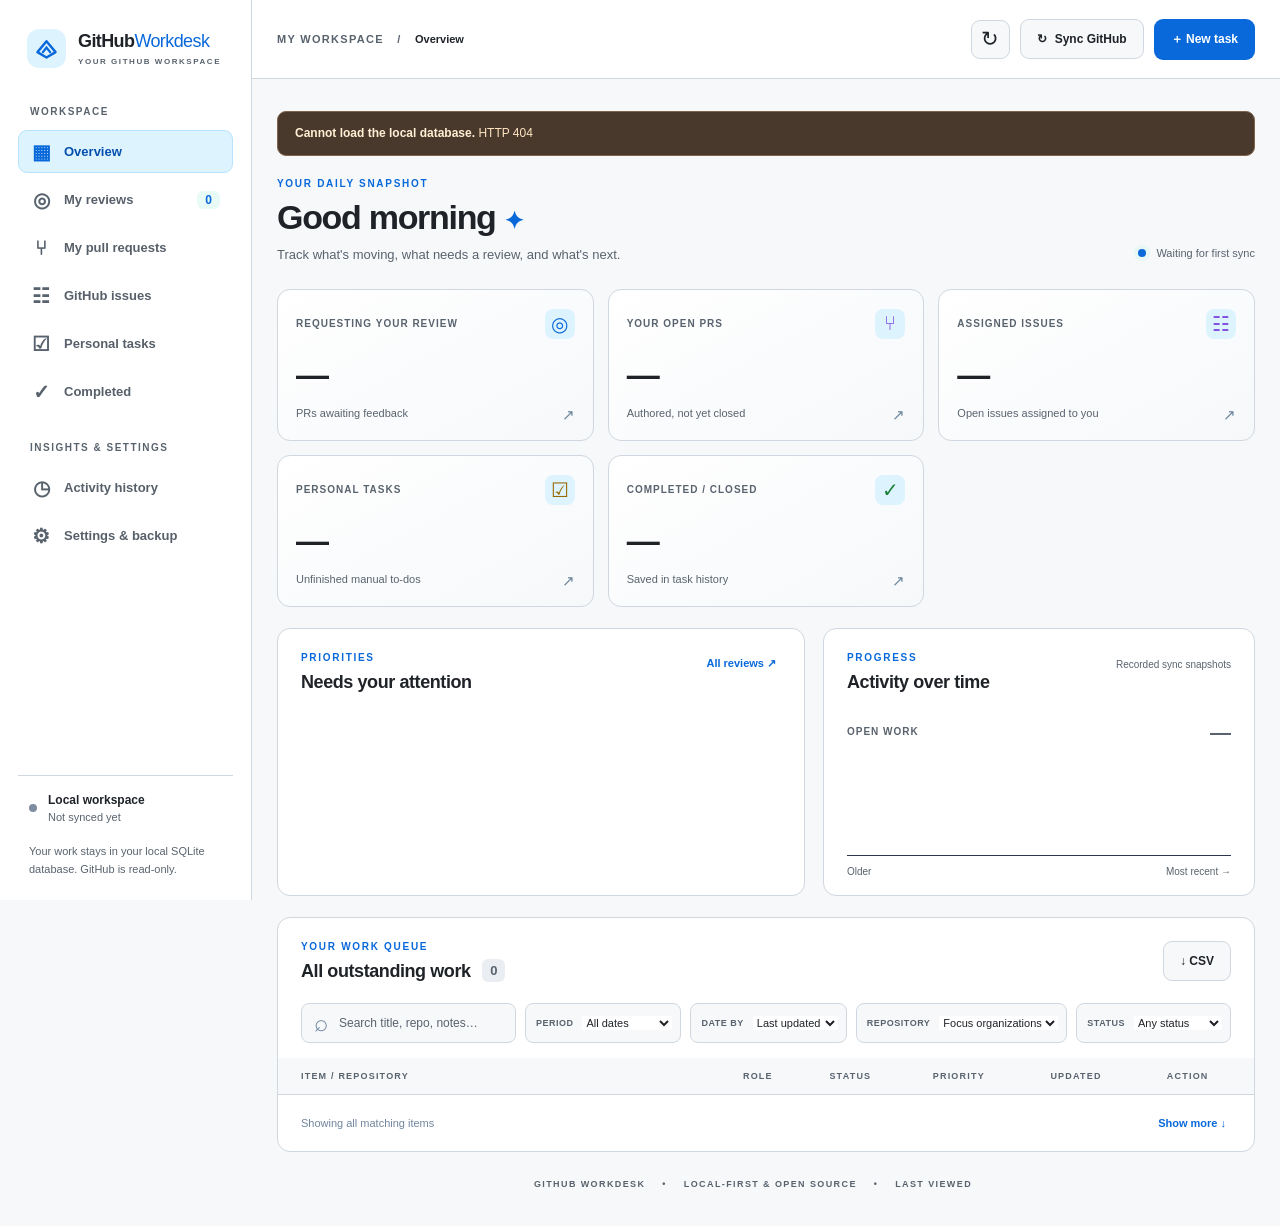
==== static/index.html @ 3ee9fded "Initial public release: GitHub Workdesk" ====
<!doctype html>
<html lang="en">
<head>
  <meta charset="utf-8" />
  <meta name="viewport" content="width=device-width, initial-scale=1" />
  <meta name="theme-color" content="#0b1120" />
  <title>GitHub Workdesk — Your daily engineering cockpit</title>
  <link rel="stylesheet" href="/static/styles.css" />
</head>
<body>
  <div class="app-shell">
    <aside class="sidebar">
      <div class="brand">
        <div class="brand-icon"><svg viewBox="0 0 32 32" fill="none"><path d="M6 20 16 8l10 12-10 6L6 20Z" stroke="currentColor" stroke-width="2.6" stroke-linejoin="round"/><path d="m12 20 4-5 4 5" stroke="currentColor" stroke-width="2.6" stroke-linecap="round"/></svg></div>
        <div><strong>GitHub<span>Workdesk</span></strong><small>YOUR GITHUB WORKSPACE</small></div>
      </div>
      <div class="nav-label">WORKSPACE</div>
      <nav aria-label="Main navigation" id="nav">
        <button class="nav-item active" data-view="overview"><span class="nav-icon">▦</span> Overview <span class="nav-count" id="nav-overview"></span></button>
        <button class="nav-item" data-view="reviews"><span class="nav-icon">◎</span> My reviews <span class="nav-count highlight" id="nav-reviews">0</span></button>
        <button class="nav-item" data-view="prs"><span class="nav-icon">⑂</span> My pull requests <span class="nav-count" id="nav-prs"></span></button>
        <button class="nav-item" data-view="issues"><span class="nav-icon">☷</span> GitHub issues <span class="nav-count" id="nav-issues"></span></button>
        <button class="nav-item" data-view="tasks"><span class="nav-icon">☑</span> Personal tasks <span class="nav-count" id="nav-tasks"></span></button>
        <button class="nav-item" data-view="completed"><span class="nav-icon">✓</span> Completed <span class="nav-count" id="nav-completed"></span></button>
      </nav>
      <div class="nav-label second">INSIGHTS &amp; SETTINGS</div>
      <nav aria-label="Insights">
        <button class="nav-item" data-view="history"><span class="nav-icon">◷</span> Activity history</button>
        <button class="nav-item" data-view="settings"><span class="nav-icon">⚙</span> Settings &amp; backup</button>
      </nav>
      <div class="sidebar-bottom">
        <div class="connection-status"><span class="signal" id="signal-dot"></span><div><strong id="connection-text">Local workspace</strong><small id="sync-small">Not synced yet</small></div></div>
        <div class="sidebar-hint">Your work stays in your local SQLite database. GitHub is read-only.</div>
      </div>
    </aside>
    <main class="main">
      <header class="topbar">
        <div class="mobile-brand">◈ <strong>GitHub Workdesk</strong></div>
        <div class="breadcrumb">MY WORKSPACE <span>/</span> <strong id="breadcrumb-view">Overview</strong></div>
        <div class="top-actions"><span class="today-label" id="today-label"></span><button class="icon-button" id="refresh-btn" title="Reload local data" aria-label="Reload local data">↻</button><button id="sync-btn" class="button button-outline"><span id="sync-icon">↻</span> <span id="sync-button-label">Sync GitHub</span></button><button class="button button-primary" id="new-task-btn">＋ New task</button></div>
      </header>
      <div class="content">
        <div id="banner" class="banner hidden" role="status"></div>
        <section class="page-heading"><div><div class="eyebrow" id="page-eyebrow">YOUR DAILY SNAPSHOT</div><h1 id="page-title">Good morning <span class="title-accent">✦</span></h1><p id="page-subtitle">Track what's moving, what needs a review, and what's next.</p></div><div class="header-side"><span class="pulse-dot"></span><span id="last-updated">Waiting for first sync</span></div></section>

        <section class="stats-grid" id="stats-grid" aria-label="Work overview">
          <button class="stat-card" data-jump="reviews"><div class="stat-top"><span>REQUESTING YOUR REVIEW</span><span class="stat-icon review">◎</span></div><div class="stat-number" id="stat-reviews">—</div><div class="stat-bottom"><span class="stat-desc">PRs awaiting feedback</span><span class="stat-arrow">↗</span></div></button>
          <button class="stat-card" data-jump="prs"><div class="stat-top"><span>YOUR OPEN PRS</span><span class="stat-icon blue">⑂</span></div><div class="stat-number" id="stat-prs">—</div><div class="stat-bottom"><span class="stat-desc">Authored, not yet closed</span><span class="stat-arrow">↗</span></div></button>
          <button class="stat-card" data-jump="issues"><div class="stat-top"><span>ASSIGNED ISSUES</span><span class="stat-icon purple">☷</span></div><div class="stat-number" id="stat-issues">—</div><div class="stat-bottom"><span class="stat-desc">Open issues assigned to you</span><span class="stat-arrow">↗</span></div></button>
          <button class="stat-card" data-jump="tasks"><div class="stat-top"><span>PERSONAL TASKS</span><span class="stat-icon amber">☑</span></div><div class="stat-number" id="stat-manual">—</div><div class="stat-bottom"><span class="stat-desc">Unfinished manual to-dos</span><span class="stat-arrow">↗</span></div></button>
          <button class="stat-card" data-jump="completed"><div class="stat-top"><span>COMPLETED / CLOSED</span><span class="stat-icon green">✓</span></div><div class="stat-number" id="stat-completed">—</div><div class="stat-bottom"><span class="stat-desc">Saved in task history</span><span class="stat-arrow">↗</span></div></button>
        </section>
        <div id="normal-panel">
          <section class="two-column" id="overview-panels">
            <div class="panel attention-panel"><div class="panel-title-row"><div><div class="eyebrow">PRIORITIES</div><h2>Needs your attention</h2></div><button class="text-button" id="show-reviews">All reviews ↗</button></div><div id="attention-list" class="attention-list"></div></div>
            <div class="panel trends-panel"><div class="panel-title-row"><div><div class="eyebrow">PROGRESS</div><h2>Activity over time</h2></div><span class="muted-small">Recorded sync snapshots</span></div><div class="chart-labels"><span>OPEN WORK</span><strong id="trend-latest">—</strong></div><div id="trends-chart" class="trends-chart"></div><div class="chart-footer"><span>Older</span><span>Most recent →</span></div></div>
          </section>
          <section class="panel tasks-panel" id="tasks-panel">
            <div class="panel-title-row table-heading"><div><div class="eyebrow" id="table-eyebrow">YOUR WORK QUEUE</div><h2 id="table-heading">All outstanding work <span class="result-count" id="result-count">0</span></h2></div><div class="table-tools"><button class="button button-quiet" id="export-csv">↓ CSV</button></div></div>
            <div class="filters"><label class="filter-search"><span>⌕</span><input id="search-input" type="search" placeholder="Search title, repo, notes…" aria-label="Search tasks"></label><label class="filter-select"><span>PERIOD</span><select id="period-select"><option value="all">All dates</option><option value="7">Last 7 days</option><option value="30">Last 30 days</option><option value="90">Last 90 days</option><option value="365">Last year</option><option value="custom">Custom range</option></select></label><label class="filter-select"><span>DATE BY</span><select id="date-field"><option value="updated_at">Last updated</option><option value="created_at">Created</option><option value="closed_at">Completed</option></select></label><label class="filter-select"><span>REPOSITORY</span><select id="repo-select"><option value="focus">Focus organizations</option><option value="all">All repositories</option></select></label><label class="filter-select"><span>STATUS</span><select id="status-select"><option value="any">Any status</option><option value="open">Outstanding</option><option value="done">Done / closed</option><option value="snoozed">Snoozed</option></select></label></div>
            <div class="custom-dates hidden" id="custom-dates"><label>From <input type="date" id="date-from" /></label><label>To <input type="date" id="date-to" /></label><span>Dates are filtered by the “Date by” selection above.</span></div>
            <div class="table-scroller"><table class="work-table"><thead><tr><th class="col-title">ITEM / REPOSITORY</th><th>ROLE</th><th>STATUS</th><th>PRIORITY</th><th>UPDATED</th><th>ACTION</th></tr></thead><tbody id="tasks-body"></tbody></table></div>
            <div class="empty-state hidden" id="empty-state"><div class="empty-glyph">◌</div><h3 id="empty-title">Nothing here yet</h3><p id="empty-message">Sync GitHub or create a personal task to get started.</p><button class="button button-primary" id="empty-new">＋ Add a task</button></div>
            <div class="table-bottom"><span id="table-footer">Showing all matching items</span><button class="text-button" id="show-more-btn">Show more ↓</button></div>
          </section>
        </div>
        <section id="history-panel" class="panel hidden"><div class="panel-title-row"><div><div class="eyebrow">AUDIT TRAIL</div><h2>Activity history</h2></div><span class="muted-small">New work, changes, and completions are timestamped</span></div><div id="events-list"></div></section>
        <section id="settings-panel" class="settings-layout hidden">
          <div class="panel settings-card"><div class="eyebrow">GITHUB CONNECTION</div><h2>Sync preferences</h2><p>Sync reads your GitHub activity and never writes back to GitHub. Authentication is handled locally through <code>gh auth login</code> or a token in your environment.</p><form id="settings-form"><label>GitHub username (optional — detected automatically)<input type="text" id="settings-username" placeholder="Use authenticated GitHub account" /></label><label>Optional focus organizations (comma-separated)<input type="text" id="settings-orgs" /></label><label>Closed-item history window<select id="settings-lookback"><option value="90">90 days</option><option value="180">180 days</option><option value="365">1 year</option><option value="730">2 years</option><option value="1825">5 years</option></select></label><button type="submit" class="button button-primary">Save settings</button></form><div class="settings-note" id="auth-hint"></div></div>
          <div class="settings-side"><div class="panel settings-card"><div class="eyebrow">APPEARANCE</div><h2>Theme</h2><p>Choose a familiar developer palette. Your preference is saved in this browser and works without GitHub access.</p><label>Colour theme<select id="theme-select"><option value="system">Follow system</option><option value="github-light">GitHub Light</option><option value="github-dark">GitHub Dark</option><option value="linear-dark">Linear-inspired Dark</option><option value="catppuccin-mocha">Catppuccin Mocha</option><option value="nord">Nord</option><option value="dracula">Dracula</option></select></label><div class="theme-swatches" aria-hidden="true"><span></span><span></span><span></span><span></span></div></div><div class="panel settings-card"><div class="eyebrow">AUTOMATION</div><h2>Daily reminder</h2><p>On macOS, a LaunchAgent can refresh your work every day and show a system notification, even if this webpage isn't open (while logged in).</p><label>Daily time (your computer's timezone)<input type="time" id="reminder-time" value="09:00" /></label><div class="button-row"><button class="button button-primary" id="reminder-install">Enable daily sync</button><button class="button button-quiet" id="reminder-remove">Disable</button></div><div class="settings-note" id="reminder-status"></div></div><div class="panel settings-card"><div class="eyebrow">LOCAL DATA</div><h2>Export &amp; backup</h2><p>Tasks, GitHub snapshots, notes, and historical events are stored in SQLite. Export anytime; no application data is sent to a Workdesk server.</p><div class="backup-path" id="database-path"></div><div class="button-row"><a class="button button-outline" href="/api/backup" download>↓ SQLite backup</a><a class="button button-quiet" href="/api/export" download>↓ JSON export</a></div></div></div>
        </section>
        <footer class="footer">GITHUB WORKDESK <span>•</span> LOCAL-FIRST & OPEN SOURCE <span>•</span> LAST VIEWED <span id="footer-date"></span></footer>
      </div>
    </main>
  </div>
  <div class="modal-backdrop hidden" id="modal-backdrop" role="presentation"><section class="modal" role="dialog" aria-modal="true" aria-labelledby="modal-title"><div class="modal-top"><div><div class="eyebrow" id="modal-eyebrow">PERSONAL TASK</div><h2 id="modal-title">Create a new task</h2></div><button class="modal-close" id="modal-close" aria-label="Close">×</button></div><form id="task-form"><input type="hidden" id="task-id"><div class="form-grid"><label class="wide" id="title-wrapper">Task title *<input id="task-title" type="text" maxlength="300" required placeholder="e.g. Review API changes" /></label><label class="wide" id="description-wrapper">Description<textarea id="task-description" rows="3" placeholder="Context, acceptance criteria, next steps…"></textarea></label><label id="status-wrapper">Status<select id="task-status"><option value="todo">To do</option><option value="in_progress">In progress</option><option value="blocked">Blocked</option><option value="done">Done</option></select></label><label>Priority<select id="task-priority"><option value="1">High</option><option value="2">Medium</option><option value="3">Low</option></select></label><label>Due date<input type="date" id="task-due" /></label><label class="wide" id="repo-wrapper">Project / repository<input type="text" id="task-repo" placeholder="example-org / side project" /></label><label class="wide" id="url-wrapper">Related URL<input type="url" id="task-url" placeholder="https://github.com/..." /></label><label class="wide">Private notes<textarea id="task-notes" rows="3" placeholder="Your own reminders; never sent to GitHub"></textarea></label></div><div class="modal-actions"><button type="button" id="task-delete" class="button button-danger hidden">Delete task</button><div class="modal-spacer"></div><button type="button" class="button button-quiet" id="task-cancel">Cancel</button><button type="submit" class="button button-primary" id="task-submit">Save task</button></div></form></section></div>
  <div id="toast-stack" class="toast-stack" aria-live="polite"></div>
  <script src="/static/app.js" defer></script>
</body>
</html>
---- static/styles.css ----
:root{color-scheme:dark;--bg:#080d17;--side:#0a1120;--surface:#101a2a;--surface2:#142033;--surface3:#18253b;--border:#233047;--text:#eaf0fa;--sub:#a2b2c7;--muted:#7387a0;--accent:#4ae3c3;--accent2:#7b9bf7;--red:#f0a692;--amber:#ffca7a;--green:#6de2b1;--shadow:0 16px 48px rgba(0,0,0,.18);font-family:Inter,ui-sans-serif,-apple-system,BlinkMacSystemFont,"Segoe UI",Arial,sans-serif}
*{box-sizing:border-box}html{scroll-behavior:smooth}body{margin:0;background:var(--bg);color:var(--text);font-size:14px}button,input,textarea,select{font:inherit}button{cursor:pointer}button:disabled{opacity:.45;cursor:not-allowed}a{color:inherit;text-decoration:none}a:hover{text-decoration:underline}.hidden{display:none!important}.app-shell{min-height:100vh;display:grid;grid-template-columns:252px minmax(0,1fr)}
.sidebar{height:100vh;position:sticky;top:0;display:flex;flex-direction:column;padding:29px 18px 22px 18px;border-right:1px solid #1e2a3d;background:var(--side)}.brand{display:flex;gap:12px;align-items:center;padding:0 9px 38px}.brand-icon{background:#143b43;color:var(--accent);width:39px;height:39px;display:grid;place-items:center;border-radius:12px}.brand-icon svg{width:29px}.brand strong{display:block;font-size:18px;letter-spacing:-.6px}.brand strong span{font-weight:500;color:var(--accent)}.brand small{display:block;font-size:8px;letter-spacing:1.55px;color:var(--muted);margin-top:5px;font-weight:800}.nav-label{font-size:10px;letter-spacing:1.5px;font-weight:800;color:#5f7087;padding:0 12px 13px}.nav-label.second{padding-top:29px}.sidebar nav{display:flex;flex-direction:column;gap:5px}.nav-item{background:transparent;border:1px solid transparent;color:#9baec3;min-height:43px;text-align:left;border-radius:9px;padding:9px 12px;display:flex;align-items:center;gap:13px;font-weight:600;font-size:13px}.nav-item:hover{background:#172437;color:#f5f9fe}.nav-item.active{background:#17343d;border-color:#255458;color:#d8fcf5}.nav-icon{font-size:20px;width:20px;text-align:center;line-height:1;color:#9bb5c7}.nav-item.active .nav-icon{color:var(--accent)}.nav-count{margin-left:auto;font-variant-numeric:tabular-nums;color:#8297b1;font-size:12px}.nav-count.highlight{background:#4ae3c321;color:var(--accent);min-width:23px;text-align:center;border-radius:6px;padding:2px 5px}.sidebar-bottom{margin-top:auto;padding:17px 11px 0;border-top:1px solid var(--border)}.connection-status{display:flex;gap:11px;align-items:center}.signal,.pulse-dot{width:8px;height:8px;background:#7e8da0;display:inline-block;border-radius:100%;flex-shrink:0}.signal.online,.pulse-dot{background:var(--accent);box-shadow:0 0 0 4px #4ae3c316}.signal.error{background:#fa9b84}.connection-status strong{display:block;font-size:12px}.connection-status small{color:var(--muted);display:block;font-size:11px;margin-top:4px}.sidebar-hint{font-size:11px;line-height:1.65;color:#72869b;margin-top:19px}
.main{min-width:0}.topbar{height:79px;display:flex;align-items:center;justify-content:space-between;padding:0 39px;border-bottom:1px solid var(--border);background:#0c1421}.breadcrumb{font-size:11px;font-weight:800;letter-spacing:1.3px;color:#71849b}.breadcrumb span{padding:0 9px;color:#41516a}.breadcrumb strong{color:#c7d4e7;font-weight:700;letter-spacing:0}.top-actions{display:flex;align-items:center;gap:10px}.today-label{color:#9baabe;font-size:12px;font-weight:600;margin-right:12px}.button{border-radius:9px;display:inline-flex;align-items:center;justify-content:center;white-space:nowrap;gap:8px;padding:11px 16px;border:1px solid transparent;font-weight:750;font-size:12px;min-height:40px;text-decoration:none!important;transition:background .16s,transform .16s}.button:hover{transform:translateY(-1px)}.button-primary{background:var(--accent);color:#0a1921}.button-primary:hover{background:#7ff5dc}.button-outline{background:#17233a;border-color:#34465d;color:#dfe9f4}.button-outline:hover{background:#203148}.button-quiet{border-color:var(--border);background:#131e30;color:#b9c9dd}.button-quiet:hover{background:#1c2b41}.button-danger{background:#402a31;color:#fdb5aa;border-color:#69414c}.icon-button{width:39px;height:39px;border:1px solid var(--border);border-radius:9px;color:#b3c8d8;font-size:21px;background:#162135}.mobile-brand{display:none}.content{max-width:1660px;margin:0 auto;padding:37px 39px 20px}.page-heading{display:flex;justify-content:space-between;gap:20px;align-items:flex-end;margin-bottom:27px}.eyebrow{font-size:10px;letter-spacing:1.7px;color:var(--accent);font-weight:850;margin-bottom:9px}.page-heading h1{font-weight:770;letter-spacing:-1.3px;font-size:34px;line-height:1.14;margin:0 0 10px}.title-accent{color:var(--accent);font-size:24px}.page-heading p{margin:0;color:var(--sub);font-size:13px}.header-side{font-size:11px;color:#9bb0c5;display:flex;align-items:center;gap:10px;margin-bottom:3px}.stats-grid{display:grid;grid-template-columns:repeat(5,minmax(0,1fr));gap:14px;margin-bottom:21px}.stat-card{background:linear-gradient(151deg,#142135,#101a2a);border:1px solid var(--border);border-radius:13px;padding:19px 18px 16px;text-align:left;color:var(--text);min-width:0;transition:border-color .2s,transform .2s}.stat-card:hover{border-color:#458878;transform:translateY(-2px)}.stat-top{display:flex;justify-content:space-between;gap:8px;align-items:center}.stat-top>span:first-child{font-size:10px;color:#a5b6cb;letter-spacing:1px;font-weight:800}.stat-icon{font-size:20px;width:30px;height:30px;display:grid;place-items:center;border-radius:8px;color:var(--accent);background:#23534766}.stat-icon.blue{color:#98bbff;background:#324771}.stat-icon.purple{color:#d1adff;background:#4a366f}.stat-icon.amber{color:var(--amber);background:#6d5733}.stat-icon.green{color:var(--green);background:#285b4a}.stat-number{font-size:33px;font-weight:760;letter-spacing:-1.3px;margin:17px 0 12px;font-variant-numeric:tabular-nums}.stat-bottom{display:flex;justify-content:space-between;gap:6px}.stat-desc{font-size:11px;color:#869bb5;line-height:1.4}.stat-arrow{color:#6e869c;font-size:15px}
.panel{background:#101a2a;border:1px solid var(--border);border-radius:13px;min-width:0}.two-column{display:grid;grid-template-columns:minmax(0,1.1fr) minmax(300px,.9fr);gap:18px;margin-bottom:21px}.attention-panel,.trends-panel{padding:23px 23px 18px;min-height:259px}.panel-title-row{display:flex;align-items:flex-start;justify-content:space-between;gap:14px}.panel h2{font-size:18px;margin:0;letter-spacing:-.42px;font-weight:750}.text-button{background:none;border:0;color:var(--accent);font-size:11px;font-weight:750;padding:5px}.muted-small{font-size:10px;color:var(--muted);white-space:nowrap;padding-top:7px}.attention-list{margin-top:18px;display:grid;gap:0}.attention-item{display:flex;align-items:center;gap:12px;padding:11px 0;border-top:1px solid #223047;cursor:pointer}.attention-item:hover .attention-name{color:var(--accent)}.attention-icon{width:32px;height:32px;background:#213e4a;color:#92e5d7;border-radius:9px;display:grid;place-items:center;font-size:17px;flex-shrink:0}.attention-icon.due{background:#493b34;color:var(--amber)}.attention-name{font-size:12px;font-weight:700;line-height:1.5;white-space:nowrap;overflow:hidden;text-overflow:ellipsis}.attention-meta{font-size:10px;color:var(--muted);margin-top:2px}.attention-main{flex:1;min-width:0}.attention-time{font-size:10px;color:#98aec2;white-space:nowrap}.no-attention{color:var(--muted);font-size:12px;padding:34px 0;text-align:center}.chart-labels{display:flex;align-items:center;justify-content:space-between;margin-top:27px}.chart-labels>span{color:#8498af;font-weight:800;font-size:10px;letter-spacing:1px}.chart-labels strong{font-size:21px;font-weight:800}.trends-chart{display:flex;align-items:end;gap:6px;height:112px;padding:15px 1px 0;border-bottom:1px solid #2b384f}.bar-slot{min-width:3px;flex:1;background:linear-gradient(to top,#235e63,#51dec0);border-radius:4px 4px 0 0;position:relative}.bar-slot:hover{background:var(--accent)}.bar-slot:hover:after{content:attr(data-title);position:absolute;bottom:calc(100% + 7px);left:50%;transform:translateX(-50%);white-space:nowrap;background:#23394a;color:#efffff;border:1px solid #46766f;border-radius:5px;padding:5px 7px;font-size:10px;z-index:3}.chart-footer{display:flex;justify-content:space-between;color:#6f839b;font-size:10px;margin-top:10px}
.tasks-panel{padding:23px 0 0;overflow:hidden}.table-heading{margin:0 23px 21px}.result-count{font-size:13px;padding:4px 8px;border-radius:6px;background:#203046;color:#a9bdd1;vertical-align:2px;margin-left:7px}.filters{margin:0 23px 15px;display:flex;gap:9px;flex-wrap:wrap;align-items:stretch}.filter-search{display:flex;align-items:center;gap:9px;background:#0c1524;border:1px solid #2b3b51;border-radius:8px;min-width:180px;flex:1;max-width:380px;padding:0 12px}.filter-search span{font-size:24px;color:#758ba3}.filter-search input{background:none;border:0;color:var(--text);width:100%;font-size:12px;outline:none;min-height:38px}.filter-search input::placeholder{color:#68829e}.filter-select{background:#111e2f;border:1px solid #2b3b51;border-radius:8px;display:flex;align-items:center;gap:9px;padding:0 8px 0 10px;min-height:40px}.filter-select span{color:#71869d;letter-spacing:.5px;font-size:9px;font-weight:850}.filter-select select{background:transparent;border:0;outline:0;color:#d6e3f4;font-size:11px;max-width:164px;min-width:85px;cursor:pointer}.filter-select option{color:#eaf0fa;background:#18253b}.custom-dates{margin:0 23px 15px;display:flex;align-items:center;gap:12px;font-size:11px;color:var(--sub)}.custom-dates label{display:flex;align-items:center;gap:8px}.custom-dates input{background:#0d192a;border:1px solid var(--border);color:#e3ecf7;padding:8px;border-radius:6px;color-scheme:dark}.custom-dates span{color:var(--muted)}.table-scroller{overflow:auto}.work-table{border-collapse:collapse;width:100%;text-align:left}.work-table th{color:#7388a1;font-size:9px;letter-spacing:1.2px;font-weight:850;background:#142035;border-bottom:1px solid #2c3a4e;padding:13px 16px;white-space:nowrap}.work-table th:first-child,.work-table td:first-child{padding-left:23px}.work-table td{border-bottom:1px solid #223047;padding:15px 16px;vertical-align:middle;font-size:11px;color:#9bb0c8}.work-table tbody tr:hover{background:#17253a}.work-table .col-title{width:46%}.task-title{font-size:12px;color:#e2edfa;font-weight:680;line-height:1.4;display:block;max-width:690px;overflow:hidden;text-overflow:ellipsis;white-space:nowrap}.task-link:hover{color:var(--accent);text-decoration:underline}.task-repo{margin-top:6px;color:#7890a8;font-size:10px;display:flex;align-items:center;gap:7px}.repo-box{background:#253c54;border-radius:4px;padding:2px 5px;color:#9ebedc;font-weight:750;white-space:nowrap}.small-badge{border-radius:5px;font-size:10px;font-weight:750;white-space:nowrap;padding:5px 7px;display:inline-block;border:1px solid #34506b;color:#bdd2e9;background:#1c314b}.small-badge.review{background:#17443d;border-color:#2d665b;color:#85efd7}.small-badge.done{background:#193c37;border-color:#2a6257;color:#81d9b8}.small-badge.blocked{background:#563832;border-color:#85524a;color:#ffb39b}.small-badge.draft{background:#31344f;border-color:#514e76;color:#c5bdf5}.small-badge.local{background:#2a364a;border-color:#44556e;color:#bcd0e7}.small-badge.snoozed{background:#473b37;color:#ffcb98;border-color:#6a5244}.priority{display:flex;align-items:center;gap:7px;white-space:nowrap;color:#a7bbce}.priority-dot{display:inline-block;width:7px;height:7px;border-radius:50%;background:#7795b5}.priority-dot.high{background:#fb998b}.priority-dot.low{background:#71829b}.due-inline{color:var(--amber);font-size:9px;margin-top:5px}.overdue{color:#fa9d95}.row-actions{display:flex;align-items:center;gap:7px;white-space:nowrap}.row-action{background:#19283d;border:1px solid #2b405a;color:#c5d6ea;padding:6px 8px;border-radius:6px;font-size:10px;font-weight:700}.row-action:hover{color:var(--accent);border-color:#376d69}.more-dot{background:transparent;border:0;color:#acbbce;font-size:17px;padding:5px}.table-bottom{display:flex;justify-content:space-between;padding:17px 23px;color:#71859d;font-size:11px;align-items:center}.empty-state{text-align:center;padding:40px 20px 52px}.empty-glyph{font-size:45px;color:#4bc6ae}.empty-state h3{margin:8px 0;font-size:17px}.empty-state p{color:var(--sub);font-size:12px;line-height:1.6}.footer{text-align:center;color:#4d6078;font-size:9px;letter-spacing:1.4px;font-weight:750;margin:27px 0 5px}.footer span{padding:0 13px}.banner{background:#49392d;color:#ffe4c0;border:1px solid #806348;padding:12px 17px;border-radius:9px;margin:0 0 22px;font-size:12px;line-height:1.6}.banner strong{color:#fff0d3}.banner button{background:none;border:0;color:inherit;text-decoration:underline;font-weight:700;cursor:pointer}
#history-panel{padding:25px}.event-list-item{padding:15px 0;display:flex;gap:14px;align-items:flex-start;border-bottom:1px solid var(--border)}.event-dot{background:#2b4b4e;width:31px;height:31px;border-radius:9px;display:grid;place-items:center;color:var(--accent);flex-shrink:0}.event-body{flex:1;min-width:0;font-size:12px;line-height:1.5;color:#c9d8e9}.event-meta{color:var(--muted);font-size:10px;margin-top:5px}.event-body a{color:#a8dcdb}.settings-layout{display:grid;grid-template-columns:1fr .9fr;gap:20px;align-items:start}.settings-side{display:grid;gap:20px}.settings-card{padding:26px}.settings-card h2{margin:0 0 10px}.settings-card p{color:#9db1c5;font-size:12px;line-height:1.75;margin:0 0 21px}.settings-card code{color:#8ce1d4;background:#20383d;padding:3px 5px;border-radius:3px}.settings-card form{display:grid;gap:18px}.settings-card label{display:flex;flex-direction:column;gap:8px;color:#acc0d5;font-weight:650;font-size:12px;margin-bottom:16px}.settings-card label input,.settings-card label select{background:#0c1523;border:1px solid #2a4058;border-radius:8px;padding:11px;color:#e4effb;outline:none}.settings-card label input:focus,.settings-card label select:focus{border-color:var(--accent)}.settings-card .button-row{display:flex;gap:8px;flex-wrap:wrap}.settings-note{font-size:11px;color:#7e9fb1;margin-top:14px;line-height:1.65}.backup-path{word-break:break-all;color:#84d0be;background:#0d2028;border:1px solid #285455;border-radius:7px;font-family:ui-monospace,monospace;font-size:11px;padding:12px;margin-bottom:17px}
.modal-backdrop{position:fixed;inset:0;z-index:10;background:#020711bb;backdrop-filter:blur(7px);display:flex;justify-content:center;align-items:center;padding:20px}.modal{background:#121e2f;border:1px solid #38516c;border-radius:16px;max-width:620px;width:100%;max-height:92vh;overflow:auto;padding:24px 28px;box-shadow:var(--shadow)}.modal-top{display:flex;justify-content:space-between;align-items:flex-start}.modal-top h2{font-size:23px;margin:0 0 22px}.modal-close{background:#27384e;color:#c8d9e9;border:0;border-radius:8px;width:31px;height:31px;font-size:23px}.form-grid{display:grid;grid-template-columns:1fr 1fr;gap:14px}.form-grid label{display:flex;flex-direction:column;gap:7px;font-size:11px;color:#b3c8dc;font-weight:750}.form-grid label.wide{grid-column:1/-1}.form-grid input,.form-grid textarea,.form-grid select{background:#0a1423;border:1px solid #2d425a;border-radius:8px;padding:11px;color:#eaf4fc;outline:none;font-size:12px;resize:vertical}.form-grid :is(input,textarea,select):focus{border-color:var(--accent)}.modal-actions{display:flex;align-items:center;gap:10px;margin-top:22px}.modal-spacer{flex:1}.toast-stack{position:fixed;right:22px;bottom:22px;z-index:50;display:grid;gap:10px}.toast{border:1px solid #477767;background:#183d3a;color:#ddfff6;box-shadow:var(--shadow);padding:12px 18px;border-radius:9px;max-width:450px;font-size:12px;line-height:1.5}.toast.error{background:#4e302c;border-color:#92584c;color:#ffe3dc}
@media(max-width:1350px){.stats-grid{grid-template-columns:repeat(3,1fr)}.content{padding:32px 25px}.topbar{padding:0 25px}.filter-search{max-width:100%}}@media(max-width:1000px){.app-shell{grid-template-columns:204px minmax(0,1fr)}.sidebar{padding:24px 12px}.brand{padding:0 7px 24px}.brand strong{font-size:15px}.stats-grid{grid-template-columns:repeat(2,1fr)}.two-column{grid-template-columns:1fr}.today-label{display:none}.nav-item{gap:8px;font-size:12px}.nav-icon{font-size:17px}.work-table{min-width:780px}}@media(max-width:700px){.app-shell{display:block}.sidebar{height:auto;position:relative;padding:8px 14px 12px;border-bottom:1px solid var(--border)}.sidebar .brand,.sidebar .nav-label,.sidebar-bottom{display:none}.sidebar nav{flex-direction:row;overflow:auto;gap:4px}.sidebar nav+.nav-label+nav{display:none}.nav-item{min-width:max-content;padding:8px 10px;min-height:35px;font-size:11px}.nav-count{display:none}.topbar{height:auto;min-height:65px;padding:10px 14px}.breadcrumb{display:none}.mobile-brand{display:block;font-size:12px;color:var(--accent)}.mobile-brand strong{color:#e9f5fc}.top-actions{gap:6px}.button{padding:9px 10px;min-height:35px;font-size:10px}.icon-button{display:none}.content{padding:24px 15px}.page-heading{align-items:flex-start;flex-direction:column;gap:12px}.page-heading h1{font-size:28px}.header-side{font-size:10px}.stats-grid{gap:9px}.stat-card{padding:13px}.stat-top>span:first-child{font-size:9px}.stat-number{font-size:28px;margin:11px 0}.stat-desc{font-size:9px}.attention-panel,.trends-panel{padding:19px}.filters,.table-heading{margin-left:15px;margin-right:15px}.work-table th:first-child,.work-table td:first-child{padding-left:15px}.settings-layout{grid-template-columns:1fr}.footer{font-size:8px}.footer span{padding:0 4px}.custom-dates{flex-wrap:wrap}.modal{padding:20px}}

/* Public release: theme palettes are design tokens, not user-specific configuration. */
:root {
  --topbar:#0c1421; --input-bg:#0c1523; --input-border:#2a4058;
  --table-header:#142035; --table-hover:#17253a;
  --card-gradient:linear-gradient(151deg,#142135,#101a2a);
  --nav-active-bg:#17343d; --nav-active-border:#255458; --nav-active-text:#d8fcf5;
  --nav-hover:#172437; --nav-text:#9baec3; --accent-ink:#092022;
}
html[data-theme="github-light"] {
  color-scheme:light;
  --bg:#f6f8fa; --side:#ffffff; --surface:#ffffff; --surface2:#f6f8fa;
  --surface3:#eaeef2; --border:#d0d7de; --text:#1f2328; --sub:#59636e;
  --muted:#59636e; --accent:#0969da; --accent2:#8250df; --red:#cf222e;
  --amber:#9a6700; --green:#1a7f37; --topbar:#ffffff; --input-bg:#ffffff;
  --input-border:#afb8c1; --table-header:#f6f8fa; --table-hover:#f1f5f9;
  --card-gradient:linear-gradient(151deg,#ffffff,#f6f8fa);
  --nav-active-bg:#ddf4ff; --nav-active-border:#b6e3ff; --nav-active-text:#0550ae;
  --nav-hover:#f1f5f9; --nav-text:#57606a; --accent-ink:#ffffff;
  --shadow:0 12px 36px rgba(31,35,40,.10);
}
html[data-theme="github-dark"] {
  color-scheme:dark;
  --bg:#0d1117;--side:#010409;--surface:#151b23;--surface2:#212830;
  --surface3:#262c36;--border:#30363d;--text:#f0f6fc;--sub:#b1bac4;
  --muted:#9198a1;--accent:#58a6ff;--accent2:#a371f7;--topbar:#0d1117;
  --input-bg:#0d1117;--input-border:#3d444d;--table-header:#212830;
  --table-hover:#1e2832;--card-gradient:linear-gradient(151deg,#1b2531,#151b23);
  --nav-active-bg:#192e45;--nav-active-border:#274d72;--nav-active-text:#d9eaff;
  --nav-hover:#161f2a;--nav-text:#b1bac4;--accent-ink:#0d1117;
}
html[data-theme="linear-dark"] {
  color-scheme:dark;
  --bg:#0f1015;--side:#14151b;--surface:#1b1c24;--surface2:#242530;
  --surface3:#2b2d3a;--border:#343540;--text:#f4f3fa;--sub:#bbb9ca;
  --muted:#9391a7;--accent:#a995ff;--accent2:#b19dff;--topbar:#17181f;
  --input-bg:#14151c;--input-border:#424252;--table-header:#232430;
  --table-hover:#272937;--card-gradient:linear-gradient(151deg,#232430,#1b1c24);
  --nav-active-bg:#302b49;--nav-active-border:#4c436b;--nav-active-text:#e5ddff;
  --nav-hover:#24242e;--nav-text:#bbb9ca;--accent-ink:#0f1015;
}
html[data-theme="catppuccin-mocha"] {
  color-scheme:dark;
  --bg:#11111b;--side:#181825;--surface:#1e1e2e;--surface2:#29293d;
  --surface3:#313244;--border:#45475a;--text:#cdd6f4;--sub:#bac2de;
  --muted:#a6adc8;--accent:#cba6f7;--accent2:#89b4fa;--red:#f38ba8;
  --amber:#f9e2af;--green:#a6e3a1;--topbar:#181825;
  --input-bg:#11111b;--input-border:#585b70;--table-header:#29293d;
  --table-hover:#313244;--card-gradient:linear-gradient(151deg,#29293d,#1e1e2e);
  --nav-active-bg:#38304f;--nav-active-border:#655485;--nav-active-text:#f5e7ff;
  --nav-hover:#29293d;--nav-text:#bac2de;--accent-ink:#11111b;
}
html[data-theme="nord"] {
  color-scheme:dark;
  --bg:#242933;--side:#2e3440;--surface:#343e4c;--surface2:#3b4755;
  --surface3:#465463;--border:#536174;--text:#eceff4;--sub:#d8dee9;
  --muted:#b7c5d7;--accent:#88c0d0;--accent2:#81a1c1;--red:#bf616a;
  --amber:#ebcb8b;--green:#a3be8c;--topbar:#2e3440;
  --input-bg:#2e3440;--input-border:#5b6b7f;--table-header:#3b4755;
  --table-hover:#465463;--card-gradient:linear-gradient(151deg,#3b4755,#343e4c);
  --nav-active-bg:#385463;--nav-active-border:#5e8794;--nav-active-text:#d9f8ff;
  --nav-hover:#3b4755;--nav-text:#d8dee9;--accent-ink:#1e2630;
}
html[data-theme="dracula"] {
  color-scheme:dark;
  --bg:#21222c;--side:#282a36;--surface:#303343;--surface2:#383a4a;
  --surface3:#44475a;--border:#565970;--text:#f8f8f2;--sub:#d9d9e8;
  --muted:#b9b9d4;--accent:#bd93f9;--accent2:#8be9fd;--red:#ff5555;
  --amber:#f1fa8c;--green:#50fa7b;--topbar:#282a36;
  --input-bg:#282a36;--input-border:#6272a4;--table-header:#383a4a;
  --table-hover:#44475a;--card-gradient:linear-gradient(151deg,#383a4a,#303343);
  --nav-active-bg:#4b4269;--nav-active-border:#7865a9;--nav-active-text:#f8f0ff;
  --nav-hover:#383a4a;--nav-text:#d9d9e8;--accent-ink:#282a36;
}

/* Apply palette tokens to the original dashboard's major structural surfaces. */
html[data-theme] body {background:var(--bg);color:var(--text)}
html[data-theme] .sidebar {background:var(--side);border-color:var(--border)}
html[data-theme] .topbar {background:var(--topbar);border-color:var(--border)}
html[data-theme] .panel,html[data-theme] .modal {background:var(--surface);border-color:var(--border)}
html[data-theme] .stat-card {background:var(--card-gradient);border-color:var(--border);color:var(--text)}
html[data-theme] .stat-card:hover {border-color:var(--accent)}
html[data-theme] .nav-item {color:var(--nav-text)}
html[data-theme] .nav-item:hover {background:var(--nav-hover);color:var(--text)}
html[data-theme] .nav-item.active {background:var(--nav-active-bg);border-color:var(--nav-active-border);color:var(--nav-active-text)}
html[data-theme] .nav-icon,html[data-theme] .nav-label,html[data-theme] .breadcrumb,html[data-theme] .breadcrumb span,
html[data-theme] .today-label,html[data-theme] .header-side,html[data-theme] .stat-desc,
html[data-theme] .stat-top>span:first-child,html[data-theme] .sidebar-hint,html[data-theme] .filter-select span,
html[data-theme] .work-table td,html[data-theme] .task-repo,html[data-theme] .priority,
html[data-theme] .settings-card p,html[data-theme] .settings-card label,html[data-theme] .settings-note,
html[data-theme] .form-grid label,html[data-theme] .event-body,html[data-theme] .footer,
html[data-theme] .chart-footer,html[data-theme] .chart-labels>span,html[data-theme] .attention-time {color:var(--sub)}
html[data-theme] .breadcrumb strong,html[data-theme] .task-title,html[data-theme] .mobile-brand strong {color:var(--text)}
html[data-theme] .attention-item,html[data-theme] .work-table td {border-color:var(--border)}
html[data-theme] .work-table th {background:var(--table-header);border-color:var(--border);color:var(--muted)}
html[data-theme] .work-table tbody tr:hover {background:var(--table-hover)}
html[data-theme] .filter-select,html[data-theme] .filter-search,html[data-theme] .row-action,
html[data-theme] .icon-button,html[data-theme] .button-outline,html[data-theme] .button-quiet,
html[data-theme] .modal-close {background:var(--surface2);border-color:var(--border);color:var(--text)}
html[data-theme] .filter-select select,html[data-theme] .filter-select option,
html[data-theme] .custom-dates input,html[data-theme] .settings-card label input,
html[data-theme] .settings-card label select,html[data-theme] .form-grid input,
html[data-theme] .form-grid textarea,html[data-theme] .form-grid select {background:var(--input-bg);color:var(--text);border-color:var(--input-border);color-scheme:inherit}
html[data-theme] .filter-search input {color:var(--text)}
html[data-theme] .filter-search input::placeholder {color:var(--muted)}
html[data-theme] .button-primary {background:var(--accent);color:var(--accent-ink)}
html[data-theme] .button-primary:hover {filter:brightness(1.09)}
html[data-theme] .result-count,html[data-theme] .repo-box,html[data-theme] .small-badge,
html[data-theme] .small-badge.local,html[data-theme] .row-action {background:var(--surface3);border-color:var(--border);color:var(--sub)}
html[data-theme] .backup-path,html[data-theme] .settings-card code {background:var(--surface2);border-color:var(--border);color:var(--accent)}
html[data-theme] .bar-slot {background:linear-gradient(to top,var(--accent2),var(--accent))}
html[data-theme] .brand-icon,html[data-theme] .attention-icon,html[data-theme] .event-dot {background:var(--nav-active-bg);color:var(--accent)}
html[data-theme] .stat-icon {background:var(--nav-active-bg)}
html[data-theme] .stat-icon.blue {color:var(--accent2)}
html[data-theme] .stat-icon.purple {color:var(--accent2)}
html[data-theme] .chart-labels {color:var(--sub)}
html[data-theme] .modal-close {color:var(--text)}
html[data-theme] .form-grid :is(input,textarea,select):focus,html[data-theme] .settings-card :is(input,select):focus {border-color:var(--accent);outline:2px solid transparent}
html[data-theme] :is(.nav-item,.button,.icon-button,.text-button,.row-action,select,input):focus-visible {outline:2px solid var(--accent);outline-offset:2px}
.theme-swatches {display:flex;gap:8px;margin-top:10px}
.theme-swatches span {height:16px;width:30px;border-radius:4px;background:var(--bg);border:1px solid var(--border)}
.theme-swatches span:nth-child(2){background:var(--surface)}
.theme-swatches span:nth-child(3){background:var(--accent)}
.theme-swatches span:nth-child(4){background:var(--accent2)}
@media(prefers-reduced-motion:reduce) {html,body{scroll-behavior:auto!important}.button,.stat-card{transition:none!important}}
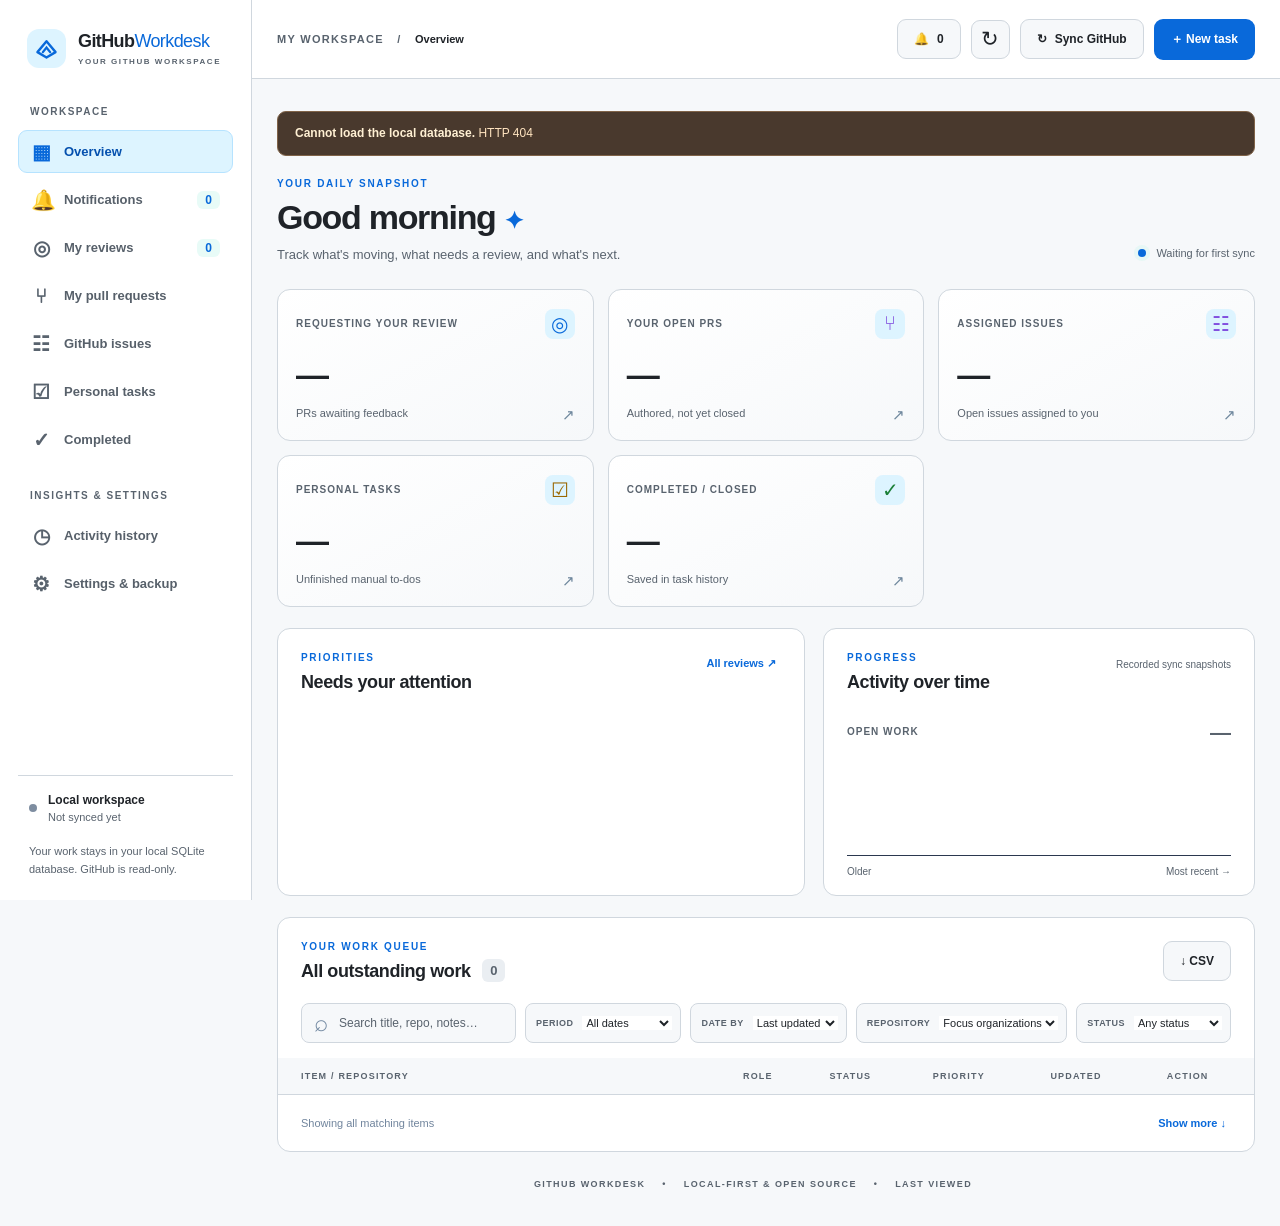
==== commit f54c282c: "feat: add GitHub notification inbox and background desktop alerts" ====
--- a/static/index.html
+++ b/static/index.html
@@ -17,6 +17,7 @@
       <div class="nav-label">WORKSPACE</div>
       <nav aria-label="Main navigation" id="nav">
         <button class="nav-item active" data-view="overview"><span class="nav-icon">▦</span> Overview <span class="nav-count" id="nav-overview"></span></button>
+        <button class="nav-item" data-view="notifications"><span class="nav-icon">🔔</span> Notifications <span class="nav-count highlight" id="nav-notifications">0</span></button>
         <button class="nav-item" data-view="reviews"><span class="nav-icon">◎</span> My reviews <span class="nav-count highlight" id="nav-reviews">0</span></button>
         <button class="nav-item" data-view="prs"><span class="nav-icon">⑂</span> My pull requests <span class="nav-count" id="nav-prs"></span></button>
         <button class="nav-item" data-view="issues"><span class="nav-icon">☷</span> GitHub issues <span class="nav-count" id="nav-issues"></span></button>
@@ -37,7 +38,7 @@
       <header class="topbar">
         <div class="mobile-brand">◈ <strong>GitHub Workdesk</strong></div>
         <div class="breadcrumb">MY WORKSPACE <span>/</span> <strong id="breadcrumb-view">Overview</strong></div>
-        <div class="top-actions"><span class="today-label" id="today-label"></span><button class="icon-button" id="refresh-btn" title="Reload local data" aria-label="Reload local data">↻</button><button id="sync-btn" class="button button-outline"><span id="sync-icon">↻</span> <span id="sync-button-label">Sync GitHub</span></button><button class="button button-primary" id="new-task-btn">＋ New task</button></div>
+        <div class="top-actions"><span class="today-label" id="today-label"></span><button class="button button-quiet" id="notification-bell" aria-label="Open notifications">🔔 <span id="notification-count">0</span></button><button class="icon-button" id="refresh-btn" title="Reload local data" aria-label="Reload local data">↻</button><button id="sync-btn" class="button button-outline"><span id="sync-icon">↻</span> <span id="sync-button-label">Sync GitHub</span></button><button class="button button-primary" id="new-task-btn">＋ New task</button></div>
       </header>
       <div class="content">
         <div id="banner" class="banner hidden" role="status"></div>
@@ -64,10 +65,28 @@
             <div class="table-bottom"><span id="table-footer">Showing all matching items</span><button class="text-button" id="show-more-btn">Show more ↓</button></div>
           </section>
         </div>
+        <section id="notifications-panel" class="panel hidden" aria-labelledby="inbox-title">
+          <div class="panel-title-row"><div><div class="eyebrow">GITHUB UPDATES</div><h2 id="inbox-title">Notification inbox</h2></div><button class="button button-quiet" id="notifications-read-all">Mark displayed as read</button></div>
+          <p class="settings-note" id="notification-status" role="status">Starting notification checks…</p>
+          <p class="settings-note">Mentions, replies, assignments, and review requests from GitHub. Read status here is saved only in Workdesk. Showing up to 200 threads, unread first.</p>
+          <div id="notifications-list"></div>
+        </section>
         <section id="history-panel" class="panel hidden"><div class="panel-title-row"><div><div class="eyebrow">AUDIT TRAIL</div><h2>Activity history</h2></div><span class="muted-small">New work, changes, and completions are timestamped</span></div><div id="events-list"></div></section>
         <section id="settings-panel" class="settings-layout hidden">
           <div class="panel settings-card"><div class="eyebrow">GITHUB CONNECTION</div><h2>Sync preferences</h2><p>Sync reads your GitHub activity and never writes back to GitHub. Authentication is handled locally through <code>gh auth login</code> or a token in your environment.</p><form id="settings-form"><label>GitHub username (optional — detected automatically)<input type="text" id="settings-username" placeholder="Use authenticated GitHub account" /></label><label>Optional focus organizations (comma-separated)<input type="text" id="settings-orgs" /></label><label>Closed-item history window<select id="settings-lookback"><option value="90">90 days</option><option value="180">180 days</option><option value="365">1 year</option><option value="730">2 years</option><option value="1825">5 years</option></select></label><button type="submit" class="button button-primary">Save settings</button></form><div class="settings-note" id="auth-hint"></div></div>
-          <div class="settings-side"><div class="panel settings-card"><div class="eyebrow">APPEARANCE</div><h2>Theme</h2><p>Choose a familiar developer palette. Your preference is saved in this browser and works without GitHub access.</p><label>Colour theme<select id="theme-select"><option value="system">Follow system</option><option value="github-light">GitHub Light</option><option value="github-dark">GitHub Dark</option><option value="linear-dark">Linear-inspired Dark</option><option value="catppuccin-mocha">Catppuccin Mocha</option><option value="nord">Nord</option><option value="dracula">Dracula</option></select></label><div class="theme-swatches" aria-hidden="true"><span></span><span></span><span></span><span></span></div></div><div class="panel settings-card"><div class="eyebrow">AUTOMATION</div><h2>Daily reminder</h2><p>On macOS, a LaunchAgent can refresh your work every day and show a system notification, even if this webpage isn't open (while logged in).</p><label>Daily time (your computer's timezone)<input type="time" id="reminder-time" value="09:00" /></label><div class="button-row"><button class="button button-primary" id="reminder-install">Enable daily sync</button><button class="button button-quiet" id="reminder-remove">Disable</button></div><div class="settings-note" id="reminder-status"></div></div><div class="panel settings-card"><div class="eyebrow">LOCAL DATA</div><h2>Export &amp; backup</h2><p>Tasks, GitHub snapshots, notes, and historical events are stored in SQLite. Export anytime; no application data is sent to a Workdesk server.</p><div class="backup-path" id="database-path"></div><div class="button-row"><a class="button button-outline" href="/api/backup" download>↓ SQLite backup</a><a class="button button-quiet" href="/api/export" download>↓ JSON export</a></div></div></div>
+          <div class="settings-side"><div class="panel settings-card"><div class="eyebrow">STAY UP TO DATE</div><h2>Notifications</h2>
+            <p>Check for activity involving you while Workdesk is running. The first check quietly imports your existing unread inbox; new activity then triggers alerts.</p>
+            <form id="notification-settings-form">
+              <label class="checkbox-label"><input type="checkbox" id="notifications-enabled"> Automatically check GitHub</label>
+              <label>Check frequency<select id="notification-interval"><option value="60">Every minute</option><option value="120">Every 2 minutes</option><option value="300">Every 5 minutes</option><option value="600">Every 10 minutes</option></select></label>
+              <label class="checkbox-label"><input type="checkbox" id="notifications-desktop"> Show desktop alerts</label>
+              <button class="button button-primary" type="submit">Save notification settings</button>
+            </form>
+            <p class="settings-note" id="notification-settings-status" role="status"></p>
+            <div class="button-row"><button class="button button-outline" id="notification-browser-permission">Allow browser alerts</button><button class="button button-outline" id="notification-background-install">Enable background checks</button><button class="button button-quiet" id="notification-background-remove">Remove background checks</button></div>
+            <p class="settings-note" id="notification-delivery-note"></p>
+            <p class="settings-note">GitHub may require a longer interval. On macOS, allow notifications from Script Editor / osascript in System Settings. Background checks use your <code>gh auth login</code> credentials.</p>
+          </div><div class="panel settings-card"><div class="eyebrow">APPEARANCE</div><h2>Theme</h2><p>Choose a familiar developer palette. Your preference is saved in this browser and works without GitHub access.</p><label>Colour theme<select id="theme-select"><option value="system">Follow system</option><option value="github-light">GitHub Light</option><option value="github-dark">GitHub Dark</option><option value="linear-dark">Linear-inspired Dark</option><option value="catppuccin-mocha">Catppuccin Mocha</option><option value="nord">Nord</option><option value="dracula">Dracula</option></select></label><div class="theme-swatches" aria-hidden="true"><span></span><span></span><span></span><span></span></div></div><div class="panel settings-card"><div class="eyebrow">AUTOMATION</div><h2>Daily reminder</h2><p>On macOS, a LaunchAgent can refresh your work every day and show a system notification, even if this webpage isn't open (while logged in).</p><label>Daily time (your computer's timezone)<input type="time" id="reminder-time" value="09:00" /></label><div class="button-row"><button class="button button-primary" id="reminder-install">Enable daily sync</button><button class="button button-quiet" id="reminder-remove">Disable</button></div><div class="settings-note" id="reminder-status"></div></div><div class="panel settings-card"><div class="eyebrow">LOCAL DATA</div><h2>Export &amp; backup</h2><p>Tasks, GitHub snapshots, notes, and historical events are stored in SQLite. Export anytime; no application data is sent to a Workdesk server.</p><div class="backup-path" id="database-path"></div><div class="button-row"><a class="button button-outline" href="/api/backup" download>↓ SQLite backup</a><a class="button button-quiet" href="/api/export" download>↓ JSON export</a></div></div></div>
         </section>
         <footer class="footer">GITHUB WORKDESK <span>•</span> LOCAL-FIRST & OPEN SOURCE <span>•</span> LAST VIEWED <span id="footer-date"></span></footer>
       </div>
--- a/static/styles.css
+++ b/static/styles.css
@@ -132,3 +132,16 @@
 .theme-swatches span:nth-child(3){background:var(--accent)}
 .theme-swatches span:nth-child(4){background:var(--accent2)}
 @media(prefers-reduced-motion:reduce) {html,body{scroll-behavior:auto!important}.button,.stat-card{transition:none!important}}
+
+/* Notification inbox uses the active theme's colours. */
+#notifications-panel{padding:25px}
+.notification-item{display:flex;align-items:center;gap:18px;padding:18px 12px;border-bottom:1px solid var(--border);border-left:3px solid transparent}
+.notification-item.unread{border-left-color:var(--accent);background:var(--nav-active-bg)}
+.notification-content{flex:1;min-width:0;overflow-wrap:anywhere}
+.notification-content>a{color:var(--text);font-size:14px;font-weight:650;line-height:1.6}
+.notification-content>a:hover{text-decoration:underline;color:var(--accent)}
+.notification-reason{color:var(--sub);font-size:11px;margin-bottom:5px}
+.notification-error{outline:1px solid var(--amber)}
+.settings-card label.checkbox-label{flex-direction:row;align-items:center}
+.settings-card .checkbox-label input{accent-color:var(--accent);width:16px;height:16px}
+@media(max-width:700px){#notifications-panel{padding:16px}.notification-item{align-items:flex-start;flex-wrap:wrap}.notification-content{flex-basis:70%}#notifications-panel .panel-title-row{flex-wrap:wrap;gap:12px}}
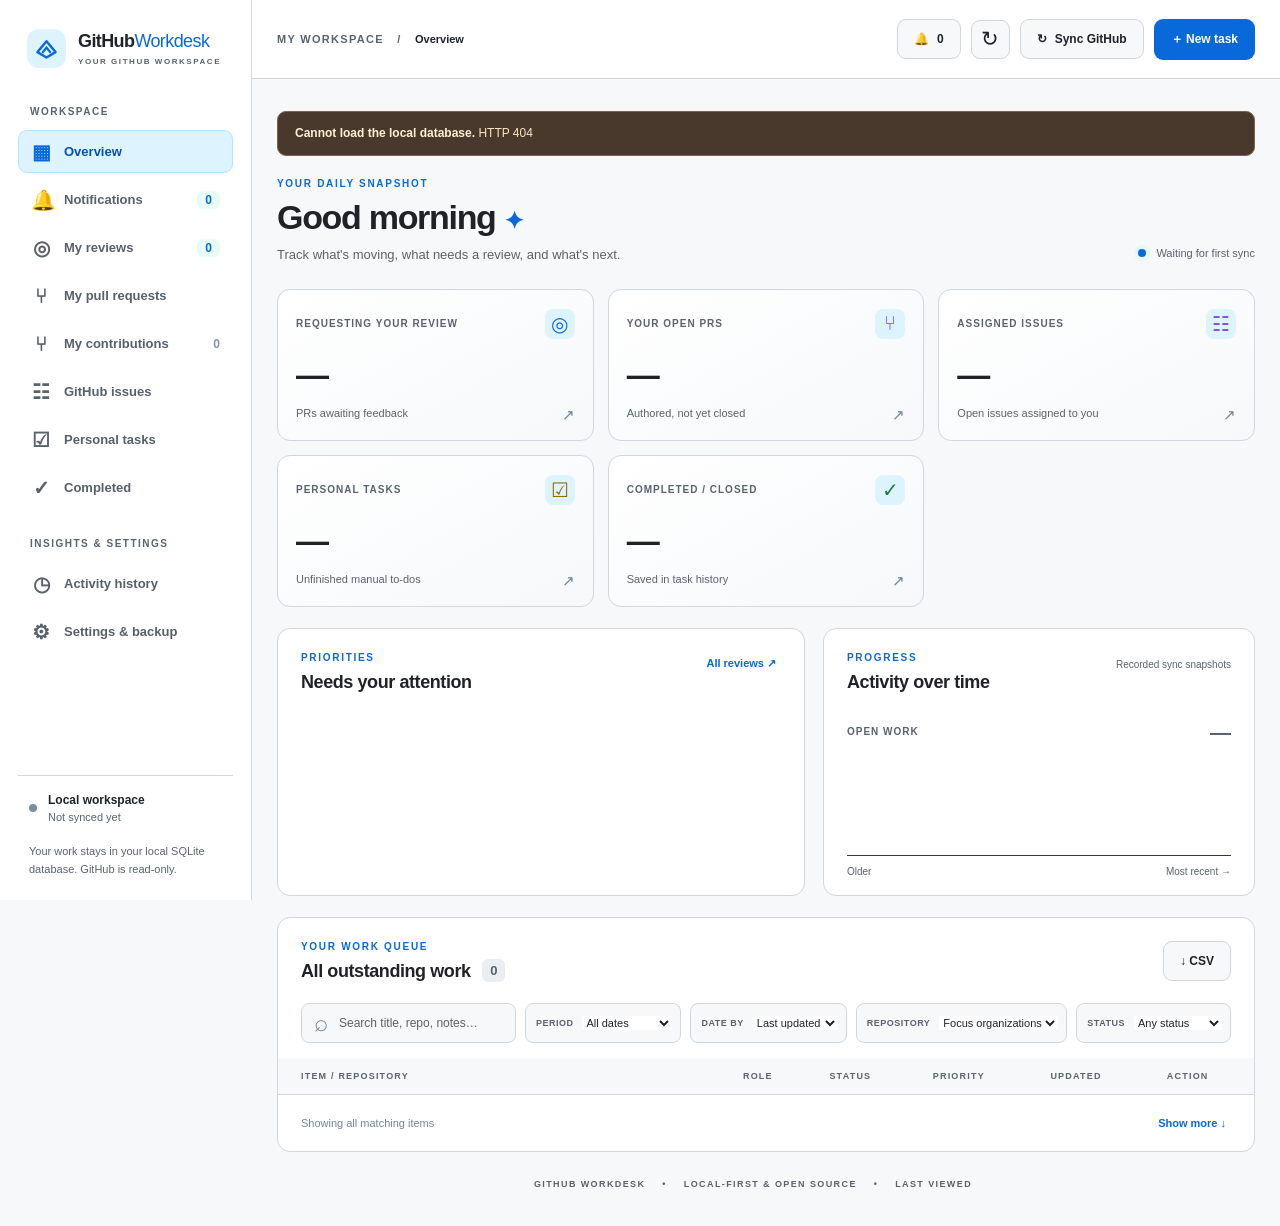
==== commit 2b3989ba: "feat: track contributions with evidence and followed PR alerts" ====
--- a/static/index.html
+++ b/static/index.html
@@ -20,6 +20,7 @@
         <button class="nav-item" data-view="notifications"><span class="nav-icon">🔔</span> Notifications <span class="nav-count highlight" id="nav-notifications">0</span></button>
         <button class="nav-item" data-view="reviews"><span class="nav-icon">◎</span> My reviews <span class="nav-count highlight" id="nav-reviews">0</span></button>
         <button class="nav-item" data-view="prs"><span class="nav-icon">⑂</span> My pull requests <span class="nav-count" id="nav-prs"></span></button>
+        <button class="nav-item" data-view="contributions"><span class="nav-icon">⑂</span> My contributions <span class="nav-count" id="nav-contributions">0</span></button>
         <button class="nav-item" data-view="issues"><span class="nav-icon">☷</span> GitHub issues <span class="nav-count" id="nav-issues"></span></button>
         <button class="nav-item" data-view="tasks"><span class="nav-icon">☑</span> Personal tasks <span class="nav-count" id="nav-tasks"></span></button>
         <button class="nav-item" data-view="completed"><span class="nav-icon">✓</span> Completed <span class="nav-count" id="nav-completed"></span></button>
@@ -65,6 +66,15 @@
             <div class="table-bottom"><span id="table-footer">Showing all matching items</span><button class="text-button" id="show-more-btn">Show more ↓</button></div>
           </section>
         </div>
+        <section id="contributions-panel" class="panel hidden" aria-labelledby="contributions-title">
+          <div class="panel-title-row"><div><div class="eyebrow">WORK YOU HELPED BUILD</div><h2 id="contributions-title">My contributions</h2></div><button class="button button-quiet" id="contribution-settings">Discovery settings</button></div>
+          <div class="contribution-tabs" role="group" aria-label="Contribution state"><button id="contribution-active" class="button button-outline" aria-pressed="true">Active <span id="contribution-active-count">0</span></button><button id="contribution-history" class="button button-outline" aria-pressed="false">History <span id="contribution-history-count">0</span></button></div>
+          <div class="contribution-filters"><label>Search<input id="contribution-search" type="search" placeholder="Title, repository, notes or commits…"></label><label>Repository<select id="contribution-repo"><option value="all">All repositories</option></select></label><label>Contribution type<select id="contribution-role"><option value="all">All types</option><option value="author">PR author</option><option value="coauthor">Co-author</option><option value="code">Code contributor</option><option value="committer">Committer</option><option value="reviewer">Reviewer</option><option value="commenter">Discussion</option></select></label><label>Your contribution date<select id="contribution-period"><option value="all">All saved dates</option><option value="7">Last 7 days</option><option value="30">Last 30 days</option><option value="90">Last 90 days</option><option value="365">Last year</option></select></label><label>Sort by<select id="contribution-sort"><option value="activity">Latest activity</option><option value="mine">Your latest contribution</option></select></label></div>
+          <label class="contribution-discussion"><input type="checkbox" id="contribution-discussion"> Include discussion participation</label>
+          <p class="settings-note" id="contribution-sync-status" role="status"></p><details class="contribution-coverage"><summary id="contribution-coverage-summary">Discovery coverage</summary><p class="settings-note" id="contribution-coverage"></p></details>
+          <div id="contributions-list"></div><div class="table-bottom"><span id="contribution-result-count"></span><button class="text-button hidden" id="contribution-more">Show more ↓</button></div>
+          <p class="settings-note">Following a PR sends new activity to your notification inbox while automatic notification checks are enabled. Private notes and follow preferences stay local.</p>
+        </section>
         <section id="notifications-panel" class="panel hidden" aria-labelledby="inbox-title">
           <div class="panel-title-row"><div><div class="eyebrow">GITHUB UPDATES</div><h2 id="inbox-title">Notification inbox</h2></div><button class="button button-quiet" id="notifications-read-all">Mark displayed as read</button></div>
           <p class="settings-note" id="notification-status" role="status">Starting notification checks…</p>
@@ -74,7 +84,7 @@
         <section id="history-panel" class="panel hidden"><div class="panel-title-row"><div><div class="eyebrow">AUDIT TRAIL</div><h2>Activity history</h2></div><span class="muted-small">New work, changes, and completions are timestamped</span></div><div id="events-list"></div></section>
         <section id="settings-panel" class="settings-layout hidden">
           <div class="panel settings-card"><div class="eyebrow">GITHUB CONNECTION</div><h2>Sync preferences</h2><p>Sync reads your GitHub activity and never writes back to GitHub. Authentication is handled locally through <code>gh auth login</code> or a token in your environment.</p><form id="settings-form"><label>GitHub username (optional — detected automatically)<input type="text" id="settings-username" placeholder="Use authenticated GitHub account" /></label><label>Optional focus organizations (comma-separated)<input type="text" id="settings-orgs" /></label><label>Closed-item history window<select id="settings-lookback"><option value="90">90 days</option><option value="180">180 days</option><option value="365">1 year</option><option value="730">2 years</option><option value="1825">5 years</option></select></label><button type="submit" class="button button-primary">Save settings</button></form><div class="settings-note" id="auth-hint"></div></div>
-          <div class="settings-side"><div class="panel settings-card"><div class="eyebrow">STAY UP TO DATE</div><h2>Notifications</h2>
+          <div class="settings-side"><div class="panel settings-card"><div class="eyebrow">CONTRIBUTION DISCOVERY</div><h2>Find your shared work</h2><p>Workdesk finds your PRs, reviews, and indexed commits, then scans open PRs in discovered repositories. Add other repositories to find commits on branches you did not open.</p><form id="contribution-settings-form"><label>Extra repositories (owner/repository, comma-separated)<input id="settings-contribution-repos" type="text" placeholder="example-org/shared-project"></label><label>Your additional commit emails (comma-separated)<input id="settings-contribution-emails" type="text" placeholder="Your older or alternate Git commit email"></label><button class="button button-primary" type="submit">Save discovery settings</button></form><p class="settings-note">Co-author credits match your GitHub-linked, noreply, or configured email addresses. Only add addresses you use for your own commits. The history window follows Sync preferences.</p></div><div class="panel settings-card"><div class="eyebrow">STAY UP TO DATE</div><h2>Notifications</h2>
             <p>Check for activity involving you while Workdesk is running. The first check quietly imports your existing unread inbox; new activity then triggers alerts.</p>
             <form id="notification-settings-form">
               <label class="checkbox-label"><input type="checkbox" id="notifications-enabled"> Automatically check GitHub</label>
@@ -94,6 +104,7 @@
   </div>
   <div class="modal-backdrop hidden" id="modal-backdrop" role="presentation"><section class="modal" role="dialog" aria-modal="true" aria-labelledby="modal-title"><div class="modal-top"><div><div class="eyebrow" id="modal-eyebrow">PERSONAL TASK</div><h2 id="modal-title">Create a new task</h2></div><button class="modal-close" id="modal-close" aria-label="Close">×</button></div><form id="task-form"><input type="hidden" id="task-id"><div class="form-grid"><label class="wide" id="title-wrapper">Task title *<input id="task-title" type="text" maxlength="300" required placeholder="e.g. Review API changes" /></label><label class="wide" id="description-wrapper">Description<textarea id="task-description" rows="3" placeholder="Context, acceptance criteria, next steps…"></textarea></label><label id="status-wrapper">Status<select id="task-status"><option value="todo">To do</option><option value="in_progress">In progress</option><option value="blocked">Blocked</option><option value="done">Done</option></select></label><label>Priority<select id="task-priority"><option value="1">High</option><option value="2">Medium</option><option value="3">Low</option></select></label><label>Due date<input type="date" id="task-due" /></label><label class="wide" id="repo-wrapper">Project / repository<input type="text" id="task-repo" placeholder="example-org / side project" /></label><label class="wide" id="url-wrapper">Related URL<input type="url" id="task-url" placeholder="https://github.com/..." /></label><label class="wide">Private notes<textarea id="task-notes" rows="3" placeholder="Your own reminders; never sent to GitHub"></textarea></label></div><div class="modal-actions"><button type="button" id="task-delete" class="button button-danger hidden">Delete task</button><div class="modal-spacer"></div><button type="button" class="button button-quiet" id="task-cancel">Cancel</button><button type="submit" class="button button-primary" id="task-submit">Save task</button></div></form></section></div>
   <div id="toast-stack" class="toast-stack" aria-live="polite"></div>
+  <script src="/static/contributions.js" defer></script>
   <script src="/static/app.js" defer></script>
 </body>
 </html>
--- a/static/styles.css
+++ b/static/styles.css
@@ -145,3 +145,13 @@
 .settings-card label.checkbox-label{flex-direction:row;align-items:center}
 .settings-card .checkbox-label input{accent-color:var(--accent);width:16px;height:16px}
 @media(max-width:700px){#notifications-panel{padding:16px}.notification-item{align-items:flex-start;flex-wrap:wrap}.notification-content{flex-basis:70%}#notifications-panel .panel-title-row{flex-wrap:wrap;gap:12px}}
+
+/* Contributions share the existing theme and remain readable on narrow screens. */
+#contributions-panel{padding:25px}.contribution-tabs{display:flex;gap:10px;margin:18px 0}.contribution-tabs [aria-pressed="true"]{color:var(--accent-ink);background:var(--accent);border-color:var(--accent)}
+.contribution-filters{display:flex;flex-wrap:wrap;gap:12px}.contribution-filters label{display:grid;gap:7px;color:var(--sub);font-size:11px;flex:1;min-width:135px}.contribution-filters label:first-child{flex:2;min-width:210px}
+.contribution-filters input,.contribution-filters select,.contribution-notes textarea{background:var(--input-bg);border:1px solid var(--input-border);border-radius:7px;padding:10px;color:var(--text);max-width:100%;min-width:0}
+.contribution-discussion{display:flex;align-items:center;gap:8px;font-size:12px;color:var(--sub);margin:16px 0}.contribution-discussion input{accent-color:var(--accent)}
+.contribution-card{border:1px solid var(--border);border-radius:10px;padding:20px;margin-top:15px;background:var(--surface)}.contribution-heading{display:flex;justify-content:space-between;align-items:flex-start;gap:15px}.contribution-heading>div{min-width:0}.contribution-title{display:block;font-size:16px;line-height:1.5;font-weight:650;color:var(--text);margin-top:6px;overflow-wrap:anywhere}.contribution-title:hover{color:var(--accent);text-decoration:underline}
+.contribution-badges{display:flex;align-items:center;gap:8px;flex-wrap:wrap;margin:14px 0}.contribution-dates{display:flex;gap:20px;flex-wrap:wrap;font-size:11px;color:var(--sub);margin-bottom:15px}.contribution-card .button-row{display:flex;gap:8px;flex-wrap:wrap}.contribution-card details{margin-top:16px;border-top:1px solid var(--border);padding-top:14px}.contribution-card summary,.contribution-coverage summary{cursor:pointer;color:var(--sub);font-size:12px;font-weight:650}.contribution-warning{color:var(--amber)}
+.contribution-evidence{list-style:none;padding:0;margin:14px 0;max-height:400px;overflow:auto}.contribution-evidence li{display:grid;gap:5px;padding:10px 0;border-bottom:1px solid var(--border);overflow-wrap:anywhere}.contribution-evidence a{font-size:12px;color:var(--accent)}.contribution-evidence span{font-size:10px;color:var(--muted)}.contribution-notes{display:grid;gap:8px;margin:14px 0;color:var(--sub);font-size:12px}.contribution-notes textarea{resize:vertical;width:100%;box-sizing:border-box}
+@media(max-width:700px){#contributions-panel{padding:16px}.contribution-card{padding:14px}.contribution-heading{flex-direction:column}.contribution-filters label{min-width:100%}#contributions-panel>.panel-title-row{flex-wrap:wrap;gap:12px}}
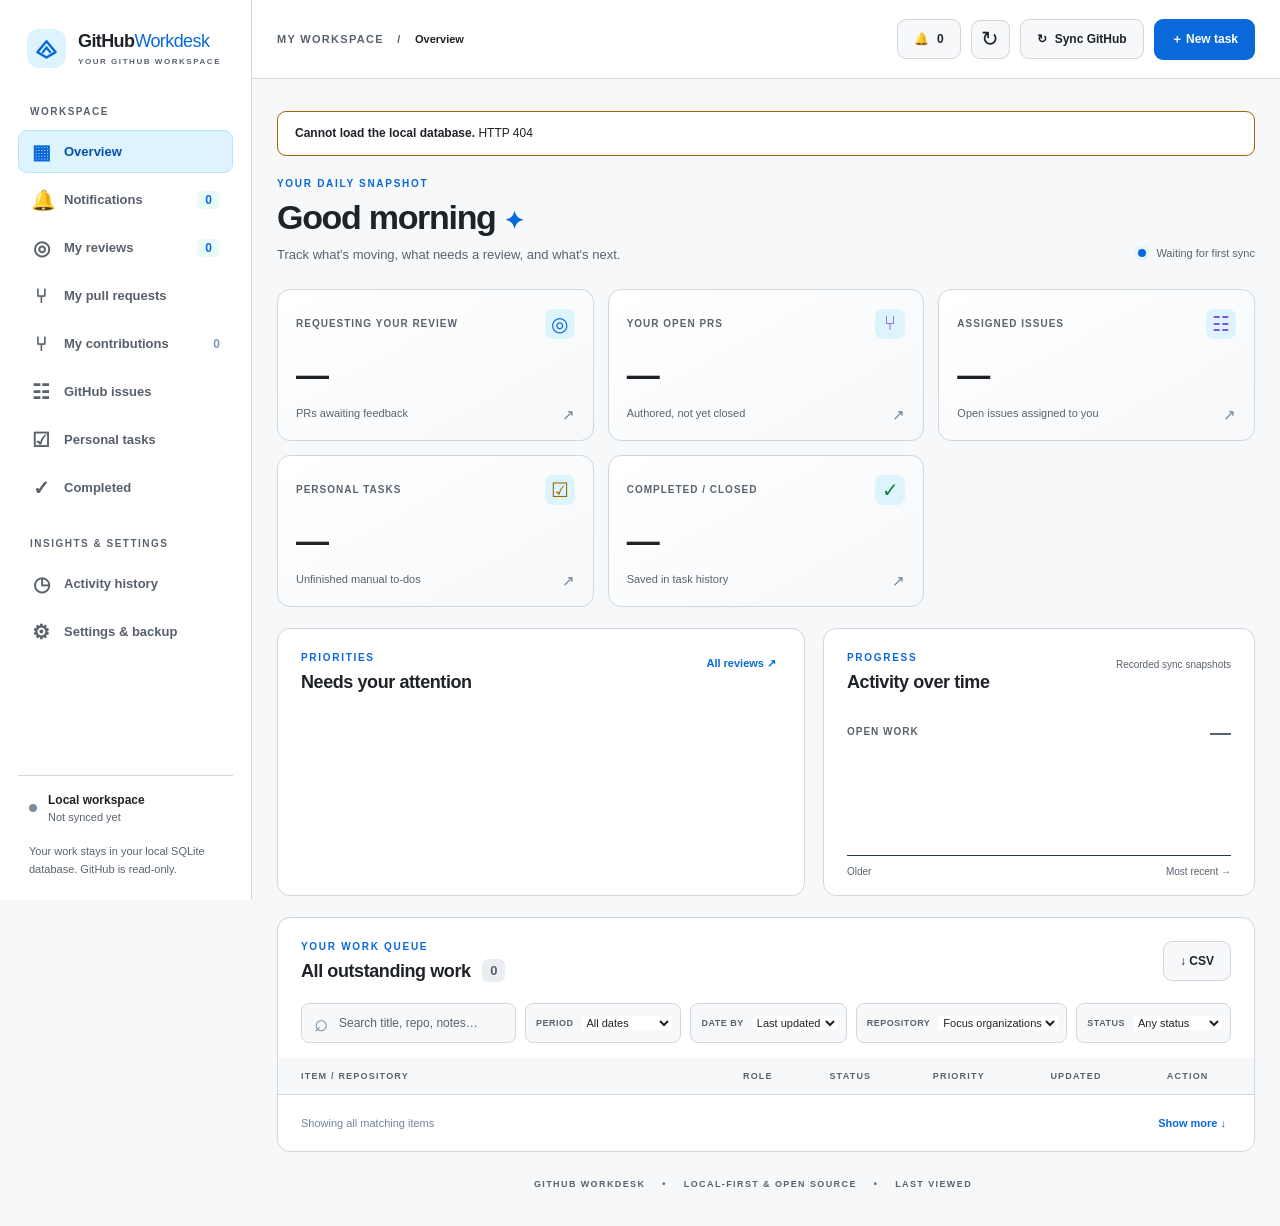
==== commit b365cb1e: "fix: separate contribution coverage notes from sync failures" ====
--- a/static/index.html
+++ b/static/index.html
@@ -71,7 +71,7 @@
           <div class="contribution-tabs" role="group" aria-label="Contribution state"><button id="contribution-active" class="button button-outline" aria-pressed="true">Active <span id="contribution-active-count">0</span></button><button id="contribution-history" class="button button-outline" aria-pressed="false">History <span id="contribution-history-count">0</span></button></div>
           <div class="contribution-filters"><label>Search<input id="contribution-search" type="search" placeholder="Title, repository, notes or commits…"></label><label>Repository<select id="contribution-repo"><option value="all">All repositories</option></select></label><label>Contribution type<select id="contribution-role"><option value="all">All types</option><option value="author">PR author</option><option value="coauthor">Co-author</option><option value="code">Code contributor</option><option value="committer">Committer</option><option value="reviewer">Reviewer</option><option value="commenter">Discussion</option></select></label><label>Your contribution date<select id="contribution-period"><option value="all">All saved dates</option><option value="7">Last 7 days</option><option value="30">Last 30 days</option><option value="90">Last 90 days</option><option value="365">Last year</option></select></label><label>Sort by<select id="contribution-sort"><option value="activity">Latest activity</option><option value="mine">Your latest contribution</option></select></label></div>
           <label class="contribution-discussion"><input type="checkbox" id="contribution-discussion"> Include discussion participation</label>
-          <p class="settings-note" id="contribution-sync-status" role="status"></p><details class="contribution-coverage"><summary id="contribution-coverage-summary">Discovery coverage</summary><p class="settings-note" id="contribution-coverage"></p></details>
+          <p class="settings-note" id="contribution-sync-status" role="status"></p><details class="contribution-coverage"><summary id="contribution-coverage-summary">Discovery coverage</summary><div class="settings-note" id="contribution-coverage"></div></details>
           <div id="contributions-list"></div><div class="table-bottom"><span id="contribution-result-count"></span><button class="text-button hidden" id="contribution-more">Show more ↓</button></div>
           <p class="settings-note">Following a PR sends new activity to your notification inbox while automatic notification checks are enabled. Private notes and follow preferences stay local.</p>
         </section>
@@ -104,6 +104,7 @@
   </div>
   <div class="modal-backdrop hidden" id="modal-backdrop" role="presentation"><section class="modal" role="dialog" aria-modal="true" aria-labelledby="modal-title"><div class="modal-top"><div><div class="eyebrow" id="modal-eyebrow">PERSONAL TASK</div><h2 id="modal-title">Create a new task</h2></div><button class="modal-close" id="modal-close" aria-label="Close">×</button></div><form id="task-form"><input type="hidden" id="task-id"><div class="form-grid"><label class="wide" id="title-wrapper">Task title *<input id="task-title" type="text" maxlength="300" required placeholder="e.g. Review API changes" /></label><label class="wide" id="description-wrapper">Description<textarea id="task-description" rows="3" placeholder="Context, acceptance criteria, next steps…"></textarea></label><label id="status-wrapper">Status<select id="task-status"><option value="todo">To do</option><option value="in_progress">In progress</option><option value="blocked">Blocked</option><option value="done">Done</option></select></label><label>Priority<select id="task-priority"><option value="1">High</option><option value="2">Medium</option><option value="3">Low</option></select></label><label>Due date<input type="date" id="task-due" /></label><label class="wide" id="repo-wrapper">Project / repository<input type="text" id="task-repo" placeholder="example-org / side project" /></label><label class="wide" id="url-wrapper">Related URL<input type="url" id="task-url" placeholder="https://github.com/..." /></label><label class="wide">Private notes<textarea id="task-notes" rows="3" placeholder="Your own reminders; never sent to GitHub"></textarea></label></div><div class="modal-actions"><button type="button" id="task-delete" class="button button-danger hidden">Delete task</button><div class="modal-spacer"></div><button type="button" class="button button-quiet" id="task-cancel">Cancel</button><button type="submit" class="button button-primary" id="task-submit">Save task</button></div></form></section></div>
   <div id="toast-stack" class="toast-stack" aria-live="polite"></div>
+  <script src="/static/sync-status.js" defer></script>
   <script src="/static/contributions.js" defer></script>
   <script src="/static/app.js" defer></script>
 </body>
--- a/static/styles.css
+++ b/static/styles.css
@@ -155,3 +155,20 @@
 .contribution-badges{display:flex;align-items:center;gap:8px;flex-wrap:wrap;margin:14px 0}.contribution-dates{display:flex;gap:20px;flex-wrap:wrap;font-size:11px;color:var(--sub);margin-bottom:15px}.contribution-card .button-row{display:flex;gap:8px;flex-wrap:wrap}.contribution-card details{margin-top:16px;border-top:1px solid var(--border);padding-top:14px}.contribution-card summary,.contribution-coverage summary{cursor:pointer;color:var(--sub);font-size:12px;font-weight:650}.contribution-warning{color:var(--amber)}
 .contribution-evidence{list-style:none;padding:0;margin:14px 0;max-height:400px;overflow:auto}.contribution-evidence li{display:grid;gap:5px;padding:10px 0;border-bottom:1px solid var(--border);overflow-wrap:anywhere}.contribution-evidence a{font-size:12px;color:var(--accent)}.contribution-evidence span{font-size:10px;color:var(--muted)}.contribution-notes{display:grid;gap:8px;margin:14px 0;color:var(--sub);font-size:12px}.contribution-notes textarea{resize:vertical;width:100%;box-sizing:border-box}
 @media(max-width:700px){#contributions-panel{padding:16px}.contribution-card{padding:14px}.contribution-heading{flex-direction:column}.contribution-filters label{min-width:100%}#contributions-panel>.panel-title-row{flex-wrap:wrap;gap:12px}}
+
+/* Coverage notes are informational; actual request failures remain distinct. */
+.banner.banner-info{background:var(--surface);border-color:var(--accent);color:var(--text)}
+.banner.banner-warning{background:var(--surface);border-color:var(--amber);color:var(--text)}
+.banner.banner-error{background:var(--surface);border-color:var(--red);color:var(--text)}
+.banner.banner-info strong,.banner.banner-warning strong,.banner.banner-error strong{color:var(--text)}
+.signal.warning{background:var(--amber)}
+.sync-banner-description{margin:6px 0 10px;color:var(--sub)}
+#sync-diagnostics summary{cursor:pointer;font-weight:650}
+.sync-diagnostic-errors,.sync-diagnostic-notes{margin-top:14px;border-left:3px solid var(--border);padding-left:14px;color:var(--text)}
+.sync-diagnostic-errors{border-color:var(--amber)}.sync-diagnostic-notes{border-color:var(--accent)}
+.sync-diagnostic-errors h3,.sync-diagnostic-notes h3{font-size:12px;margin:0 0 7px;color:var(--text)}
+.sync-diagnostic-errors ul,.sync-diagnostic-notes ul{padding-left:18px;margin:0;overflow-wrap:anywhere}
+.sync-diagnostic-errors li,.sync-diagnostic-notes li{margin:6px 0}
+.sync-diagnostic-errors p,.sync-diagnostic-notes p{color:var(--sub);font-size:11px;line-height:1.6;margin:9px 0}
+.sync-banner-actions{display:flex;flex-wrap:wrap;gap:18px;margin-top:12px}
+.sync-banner-actions button:disabled{opacity:.5;cursor:wait}
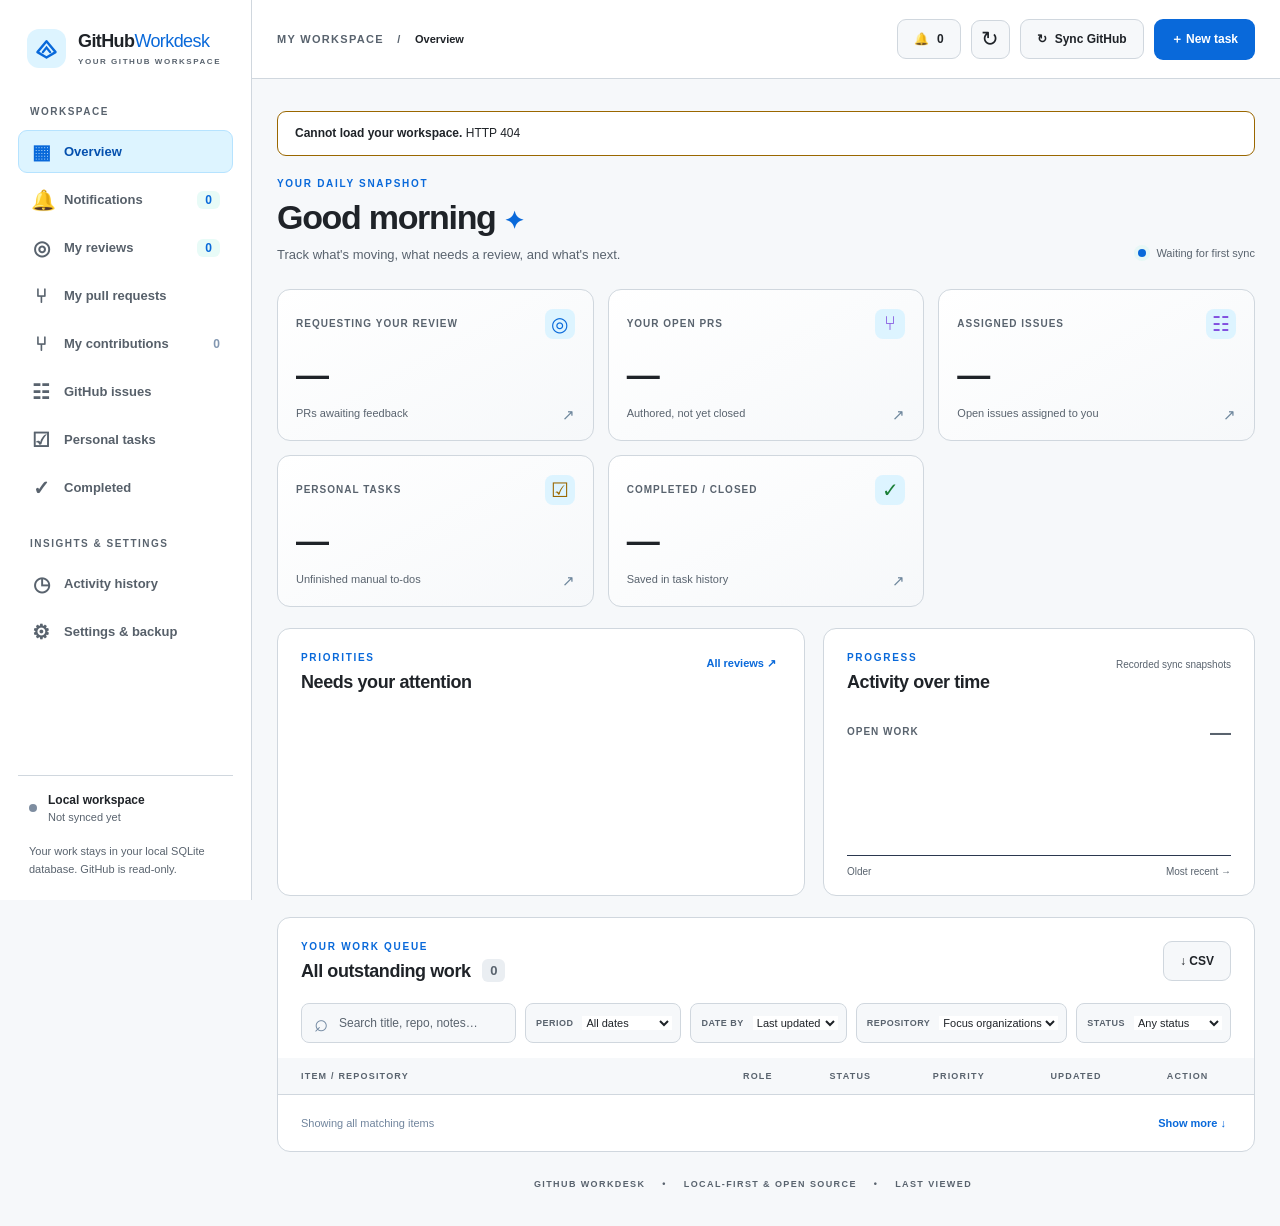
==== commit 5dd7633c: "feat: add hosted Workdesk with GitHub login and mobile push" ====
--- a/static/index.html
+++ b/static/index.html
@@ -2,10 +2,12 @@
 <html lang="en">
 <head>
   <meta charset="utf-8" />
-  <meta name="viewport" content="width=device-width, initial-scale=1" />
+  <meta name="viewport" content="width=device-width, initial-scale=1, viewport-fit=cover" />
   <meta name="theme-color" content="#0b1120" />
   <title>GitHub Workdesk — Your daily engineering cockpit</title>
   <link rel="stylesheet" href="/static/styles.css" />
+  <link rel="stylesheet" href="/static/mobile.css" />
+  <link rel="apple-touch-icon" href="/static/icon-192.png" />
 </head>
 <body>
   <div class="app-shell">
@@ -32,16 +34,17 @@
       </nav>
       <div class="sidebar-bottom">
         <div class="connection-status"><span class="signal" id="signal-dot"></span><div><strong id="connection-text">Local workspace</strong><small id="sync-small">Not synced yet</small></div></div>
-        <div class="sidebar-hint">Your work stays in your local SQLite database. GitHub is read-only.</div>
+        <div class="sidebar-hint" id="sidebar-storage-note">Your work stays in your local SQLite database. GitHub is read-only.</div>
       </div>
     </aside>
     <main class="main">
       <header class="topbar">
         <div class="mobile-brand">◈ <strong>GitHub Workdesk</strong></div>
         <div class="breadcrumb">MY WORKSPACE <span>/</span> <strong id="breadcrumb-view">Overview</strong></div>
-        <div class="top-actions"><span class="today-label" id="today-label"></span><button class="button button-quiet" id="notification-bell" aria-label="Open notifications">🔔 <span id="notification-count">0</span></button><button class="icon-button" id="refresh-btn" title="Reload local data" aria-label="Reload local data">↻</button><button id="sync-btn" class="button button-outline"><span id="sync-icon">↻</span> <span id="sync-button-label">Sync GitHub</span></button><button class="button button-primary" id="new-task-btn">＋ New task</button></div>
+        <div class="top-actions"><span class="today-label" id="today-label"></span><button class="button button-quiet" id="notification-bell" aria-label="Open notifications">🔔 <span id="notification-count">0</span></button><button class="icon-button" id="refresh-btn" title="Refresh workspace" aria-label="Refresh workspace">↻</button><button id="sync-btn" class="button button-outline"><span id="sync-icon">↻</span> <span id="sync-button-label">Sync GitHub</span></button><button class="button button-primary" id="new-task-btn">＋ New task</button></div>
       </header>
       <div class="content">
+        <div id="cloud-account" class="cloud-account hidden"><span>SHARED WORKSPACE · <strong id="cloud-user"></strong></span><button id="cloud-signout" class="button button-quiet">Sign out</button></div>
         <div id="banner" class="banner hidden" role="status"></div>
         <section class="page-heading"><div><div class="eyebrow" id="page-eyebrow">YOUR DAILY SNAPSHOT</div><h1 id="page-title">Good morning <span class="title-accent">✦</span></h1><p id="page-subtitle">Track what's moving, what needs a review, and what's next.</p></div><div class="header-side"><span class="pulse-dot"></span><span id="last-updated">Waiting for first sync</span></div></section>
 
@@ -73,7 +76,7 @@
           <label class="contribution-discussion"><input type="checkbox" id="contribution-discussion"> Include discussion participation</label>
           <p class="settings-note" id="contribution-sync-status" role="status"></p><details class="contribution-coverage"><summary id="contribution-coverage-summary">Discovery coverage</summary><div class="settings-note" id="contribution-coverage"></div></details>
           <div id="contributions-list"></div><div class="table-bottom"><span id="contribution-result-count"></span><button class="text-button hidden" id="contribution-more">Show more ↓</button></div>
-          <p class="settings-note">Following a PR sends new activity to your notification inbox while automatic notification checks are enabled. Private notes and follow preferences stay local.</p>
+          <p class="settings-note" id="contribution-storage-note">Following a PR sends new activity to your notification inbox while automatic notification checks are enabled. Private notes and follow preferences stay local.</p>
         </section>
         <section id="notifications-panel" class="panel hidden" aria-labelledby="inbox-title">
           <div class="panel-title-row"><div><div class="eyebrow">GITHUB UPDATES</div><h2 id="inbox-title">Notification inbox</h2></div><button class="button button-quiet" id="notifications-read-all">Mark displayed as read</button></div>
@@ -83,20 +86,26 @@
         </section>
         <section id="history-panel" class="panel hidden"><div class="panel-title-row"><div><div class="eyebrow">AUDIT TRAIL</div><h2>Activity history</h2></div><span class="muted-small">New work, changes, and completions are timestamped</span></div><div id="events-list"></div></section>
         <section id="settings-panel" class="settings-layout hidden">
-          <div class="panel settings-card"><div class="eyebrow">GITHUB CONNECTION</div><h2>Sync preferences</h2><p>Sync reads your GitHub activity and never writes back to GitHub. Authentication is handled locally through <code>gh auth login</code> or a token in your environment.</p><form id="settings-form"><label>GitHub username (optional — detected automatically)<input type="text" id="settings-username" placeholder="Use authenticated GitHub account" /></label><label>Optional focus organizations (comma-separated)<input type="text" id="settings-orgs" /></label><label>Closed-item history window<select id="settings-lookback"><option value="90">90 days</option><option value="180">180 days</option><option value="365">1 year</option><option value="730">2 years</option><option value="1825">5 years</option></select></label><button type="submit" class="button button-primary">Save settings</button></form><div class="settings-note" id="auth-hint"></div></div>
-          <div class="settings-side"><div class="panel settings-card"><div class="eyebrow">CONTRIBUTION DISCOVERY</div><h2>Find your shared work</h2><p>Workdesk finds your PRs, reviews, and indexed commits, then scans open PRs in discovered repositories. Add other repositories to find commits on branches you did not open.</p><form id="contribution-settings-form"><label>Extra repositories (owner/repository, comma-separated)<input id="settings-contribution-repos" type="text" placeholder="example-org/shared-project"></label><label>Your additional commit emails (comma-separated)<input id="settings-contribution-emails" type="text" placeholder="Your older or alternate Git commit email"></label><button class="button button-primary" type="submit">Save discovery settings</button></form><p class="settings-note">Co-author credits match your GitHub-linked, noreply, or configured email addresses. Only add addresses you use for your own commits. The history window follows Sync preferences.</p></div><div class="panel settings-card"><div class="eyebrow">STAY UP TO DATE</div><h2>Notifications</h2>
+          <div class="panel settings-card"><div class="eyebrow">GITHUB CONNECTION</div><h2>Sync preferences</h2><p id="auth-description">Sync reads your GitHub activity and never writes back to GitHub. Authentication is handled locally through <code>gh auth login</code> or a token in your environment.</p><form id="settings-form"><label>GitHub username (optional — detected automatically)<input type="text" id="settings-username" placeholder="Use authenticated GitHub account" /></label><label>Optional focus organizations (comma-separated)<input type="text" id="settings-orgs" /></label><label>Closed-item history window<select id="settings-lookback"><option value="90">90 days</option><option value="180">180 days</option><option value="365">1 year</option><option value="730">2 years</option><option value="1825">5 years</option></select></label><button type="submit" class="button button-primary">Save settings</button></form><div class="settings-note" id="auth-hint"></div></div>
+          <div class="settings-side"><div id="phone-settings" class="panel settings-card hidden"><div class="eyebrow">YOUR DEVICES</div><h2>Workdesk everywhere</h2>
+<p id="install-help">On iPhone, open this site in Safari and choose <strong>Share → Add to Home Screen</strong>. Open the Workdesk icon to enable alerts. On Mac, use Safari’s <strong>File → Add to Dock</strong>.</p>
+<p id="push-device-status" role="status">Checking this device…</p><div class="button-row"><button id="push-enable" class="button button-primary">Enable device notifications</button><button id="push-disable" class="button button-quiet" disabled>Turn off on this device</button></div>
+<p id="push-server-status" class="settings-note" role="status"></p><p id="cloud-sync-note" class="settings-note"></p>
+<p><a href="/auth/login">Reconnect GitHub</a></p>
+<h3>Bring your saved work</h3><p>Before your first hosted sync, export JSON from Workdesk on your Mac, then select that file here. This copies your tasks, notes, contribution history, and discovery settings.</p>
+<label>Import a Workdesk JSON export<input type="file" id="backup-import" accept="application/json,.json"></label><p class="settings-note">Available only while this hosted workspace is empty. Your original Mac copy is kept. After importing, use this hosted address on both devices.</p></div><div class="panel settings-card"><div class="eyebrow">CONTRIBUTION DISCOVERY</div><h2>Find your shared work</h2><p>Workdesk finds your PRs, reviews, and indexed commits, then scans open PRs in discovered repositories. Add other repositories to find commits on branches you did not open.</p><form id="contribution-settings-form"><label>Extra repositories (owner/repository, comma-separated)<input id="settings-contribution-repos" type="text" placeholder="example-org/shared-project"></label><label>Your additional commit emails (comma-separated)<input id="settings-contribution-emails" type="text" placeholder="Your older or alternate Git commit email"></label><button class="button button-primary" type="submit">Save discovery settings</button></form><p class="settings-note">Co-author credits match your GitHub-linked, noreply, or configured email addresses. Only add addresses you use for your own commits. The history window follows Sync preferences.</p></div><div class="panel settings-card"><div class="eyebrow">STAY UP TO DATE</div><h2>Notifications</h2>
             <p>Check for activity involving you while Workdesk is running. The first check quietly imports your existing unread inbox; new activity then triggers alerts.</p>
             <form id="notification-settings-form">
               <label class="checkbox-label"><input type="checkbox" id="notifications-enabled"> Automatically check GitHub</label>
               <label>Check frequency<select id="notification-interval"><option value="60">Every minute</option><option value="120">Every 2 minutes</option><option value="300">Every 5 minutes</option><option value="600">Every 10 minutes</option></select></label>
-              <label class="checkbox-label"><input type="checkbox" id="notifications-desktop"> Show desktop alerts</label>
+              <label class="checkbox-label"><input type="checkbox" id="notifications-desktop"> <span id="notification-alert-label">Show desktop alerts</span></label>
               <button class="button button-primary" type="submit">Save notification settings</button>
             </form>
             <p class="settings-note" id="notification-settings-status" role="status"></p>
             <div class="button-row"><button class="button button-outline" id="notification-browser-permission">Allow browser alerts</button><button class="button button-outline" id="notification-background-install">Enable background checks</button><button class="button button-quiet" id="notification-background-remove">Remove background checks</button></div>
             <p class="settings-note" id="notification-delivery-note"></p>
-            <p class="settings-note">GitHub may require a longer interval. On macOS, allow notifications from Script Editor / osascript in System Settings. Background checks use your <code>gh auth login</code> credentials.</p>
-          </div><div class="panel settings-card"><div class="eyebrow">APPEARANCE</div><h2>Theme</h2><p>Choose a familiar developer palette. Your preference is saved in this browser and works without GitHub access.</p><label>Colour theme<select id="theme-select"><option value="system">Follow system</option><option value="github-light">GitHub Light</option><option value="github-dark">GitHub Dark</option><option value="linear-dark">Linear-inspired Dark</option><option value="catppuccin-mocha">Catppuccin Mocha</option><option value="nord">Nord</option><option value="dracula">Dracula</option></select></label><div class="theme-swatches" aria-hidden="true"><span></span><span></span><span></span><span></span></div></div><div class="panel settings-card"><div class="eyebrow">AUTOMATION</div><h2>Daily reminder</h2><p>On macOS, a LaunchAgent can refresh your work every day and show a system notification, even if this webpage isn't open (while logged in).</p><label>Daily time (your computer's timezone)<input type="time" id="reminder-time" value="09:00" /></label><div class="button-row"><button class="button button-primary" id="reminder-install">Enable daily sync</button><button class="button button-quiet" id="reminder-remove">Disable</button></div><div class="settings-note" id="reminder-status"></div></div><div class="panel settings-card"><div class="eyebrow">LOCAL DATA</div><h2>Export &amp; backup</h2><p>Tasks, GitHub snapshots, notes, and historical events are stored in SQLite. Export anytime; no application data is sent to a Workdesk server.</p><div class="backup-path" id="database-path"></div><div class="button-row"><a class="button button-outline" href="/api/backup" download>↓ SQLite backup</a><a class="button button-quiet" href="/api/export" download>↓ JSON export</a></div></div></div>
+            <p class="settings-note" id="notification-local-note">GitHub may require a longer interval. On macOS, allow notifications from Script Editor / osascript in System Settings. Background checks use your <code>gh auth login</code> credentials.</p>
+          </div><div class="panel settings-card"><div class="eyebrow">APPEARANCE</div><h2>Theme</h2><p>Choose a familiar developer palette. Your preference is saved in this browser and works without GitHub access.</p><label>Colour theme<select id="theme-select"><option value="system">Follow system</option><option value="github-light">GitHub Light</option><option value="github-dark">GitHub Dark</option><option value="linear-dark">Linear-inspired Dark</option><option value="catppuccin-mocha">Catppuccin Mocha</option><option value="nord">Nord</option><option value="dracula">Dracula</option></select></label><div class="theme-swatches" aria-hidden="true"><span></span><span></span><span></span><span></span></div></div><div class="panel settings-card" id="local-reminder-card"><div class="eyebrow">AUTOMATION</div><h2>Daily reminder</h2><p>On macOS, a LaunchAgent can refresh your work every day and show a system notification, even if this webpage isn't open (while logged in).</p><label>Daily time (your computer's timezone)<input type="time" id="reminder-time" value="09:00" /></label><div class="button-row"><button class="button button-primary" id="reminder-install">Enable daily sync</button><button class="button button-quiet" id="reminder-remove">Disable</button></div><div class="settings-note" id="reminder-status"></div></div><div class="panel settings-card"><div class="eyebrow" id="backup-eyebrow">LOCAL DATA</div><h2>Export &amp; backup</h2><p id="backup-description">Tasks, GitHub snapshots, notes, and historical events are stored in SQLite. Export anytime; no application data is sent to a Workdesk server.</p><div class="backup-path" id="database-path"></div><div class="button-row"><a class="button button-outline" href="/api/backup" download>↓ SQLite backup</a><a class="button button-quiet" href="/api/export" download>↓ JSON export</a></div></div></div>
         </section>
         <footer class="footer">GITHUB WORKDESK <span>•</span> LOCAL-FIRST & OPEN SOURCE <span>•</span> LAST VIEWED <span id="footer-date"></span></footer>
       </div>
@@ -106,6 +115,7 @@
   <div id="toast-stack" class="toast-stack" aria-live="polite"></div>
   <script src="/static/sync-status.js" defer></script>
   <script src="/static/contributions.js" defer></script>
+  <script src="/static/mobile.js" defer></script>
   <script src="/static/app.js" defer></script>
 </body>
 </html>
--- a/static/mobile.css
+++ b/static/mobile.css
@@ -0,0 +1,26 @@
+.cloud-account{display:flex;align-items:center;justify-content:space-between;gap:12px;margin-bottom:14px;padding:12px 16px;border:1px solid var(--border);border-radius:12px;background:var(--panel)}
+.cloud-account span{color:var(--muted);font-size:12px}.cloud-account strong{color:var(--text)}
+.login-page{min-height:100dvh;display:grid;place-items:center;padding:30px 20px;background:radial-gradient(ellipse at 50% 10%,#173b45 0%,#0b1120 65%);color:#e5eef9}
+.login-card{width:min(100%,460px);padding:36px 30px;background:#101b2b;border:1px solid #294454;border-radius:24px;box-shadow:0 24px 80px #0004}
+.login-card>img{border-radius:20px;margin-bottom:24px}.login-card h1{font-size:clamp(30px,7vw,42px);line-height:1.18;letter-spacing:-1.5px;margin:14px 0 22px}
+.login-card p{font-size:15px;line-height:1.7;color:#afbed1}.login-card .login-note{font-size:12px;color:#8da5b9;line-height:1.7}
+.login-button{width:100%;display:flex;justify-content:center;min-height:50px;margin:28px 0 18px;text-decoration:none;font-size:15px}
+.login-features{display:flex;flex-wrap:wrap;gap:8px;margin:24px 0;padding-top:22px;border-top:1px solid #294454}.login-features span{font-size:11px;border-radius:20px;padding:6px 10px;background:#173238;color:#9be1d3}
+#phone-settings .button-row{margin-bottom:12px}#backup-import{max-width:100%;font-size:14px}#phone-settings a{color:var(--accent)}
+@media(max-width:700px){
+  body{padding-bottom:env(safe-area-inset-bottom)}
+  .topbar{height:auto;min-height:65px;flex-wrap:wrap;padding:12px 16px;gap:12px}.top-actions{width:100%;justify-content:space-between;gap:6px;flex-wrap:wrap}
+  .topbar .button{min-height:44px;padding:9px 11px}.topbar .icon-button{min-width:44px;min-height:44px}
+  .sidebar nav{display:flex;overflow-x:auto;gap:6px;scrollbar-width:thin}.sidebar .nav-item{flex:0 0 auto;min-height:44px;white-space:nowrap;padding:10px 12px;font-size:12px}.sidebar nav+nav{margin-top:6px}
+  .content{padding:22px 14px}.page-heading{gap:12px;flex-wrap:wrap}.page-heading h1{font-size:28px}.header-side{margin-left:0}
+  .work-table{min-width:0;width:100%;display:block}.work-table thead{display:none}.work-table tbody{display:grid;padding:0 12px;gap:12px}
+  .work-table tr{display:grid;grid-template-columns:1fr 1fr;border:1px solid var(--border);border-radius:12px;padding:12px;gap:10px}
+  .work-table td{display:block;border:0;padding:0;min-width:0;white-space:normal}.work-table td:first-child{grid-column:1/-1;padding-left:0}.work-table td:last-child{grid-column:1/-1;padding-top:8px;border-top:1px solid var(--border)}
+  .work-table td:nth-child(2)::before{content:'Role'}.work-table td:nth-child(3)::before{content:'Status'}.work-table td:nth-child(4)::before{content:'Priority'}.work-table td:nth-child(5)::before{content:'Updated'}
+  .work-table td:nth-child(n+2):nth-child(-n+5)::before{display:block;font-size:10px;color:var(--muted);margin-bottom:5px;text-transform:uppercase;letter-spacing:.08em}
+  .task-title{white-space:normal;overflow-wrap:anywhere}.task-repo{flex-wrap:wrap}.row-actions{justify-content:flex-end}.row-action{min-height:44px;padding:8px 12px}
+  .settings-layout{grid-template-columns:1fr}.settings-card{padding:20px}.settings-card input,.settings-card select,.settings-card textarea,.modal input,.modal textarea,.modal select{font-size:16px}
+  .notification-item{flex-wrap:wrap}.notification-item .button{min-height:44px}.cloud-account{flex-wrap:wrap}
+  .modal{width:calc(100vw - 20px);max-height:calc(100dvh - 24px);overflow-y:auto}.form-grid{grid-template-columns:1fr}.modal-actions .button{min-height:44px}
+  .contribution-card{overflow-wrap:anywhere}.button,.nav-item,.row-action{touch-action:manipulation}
+}
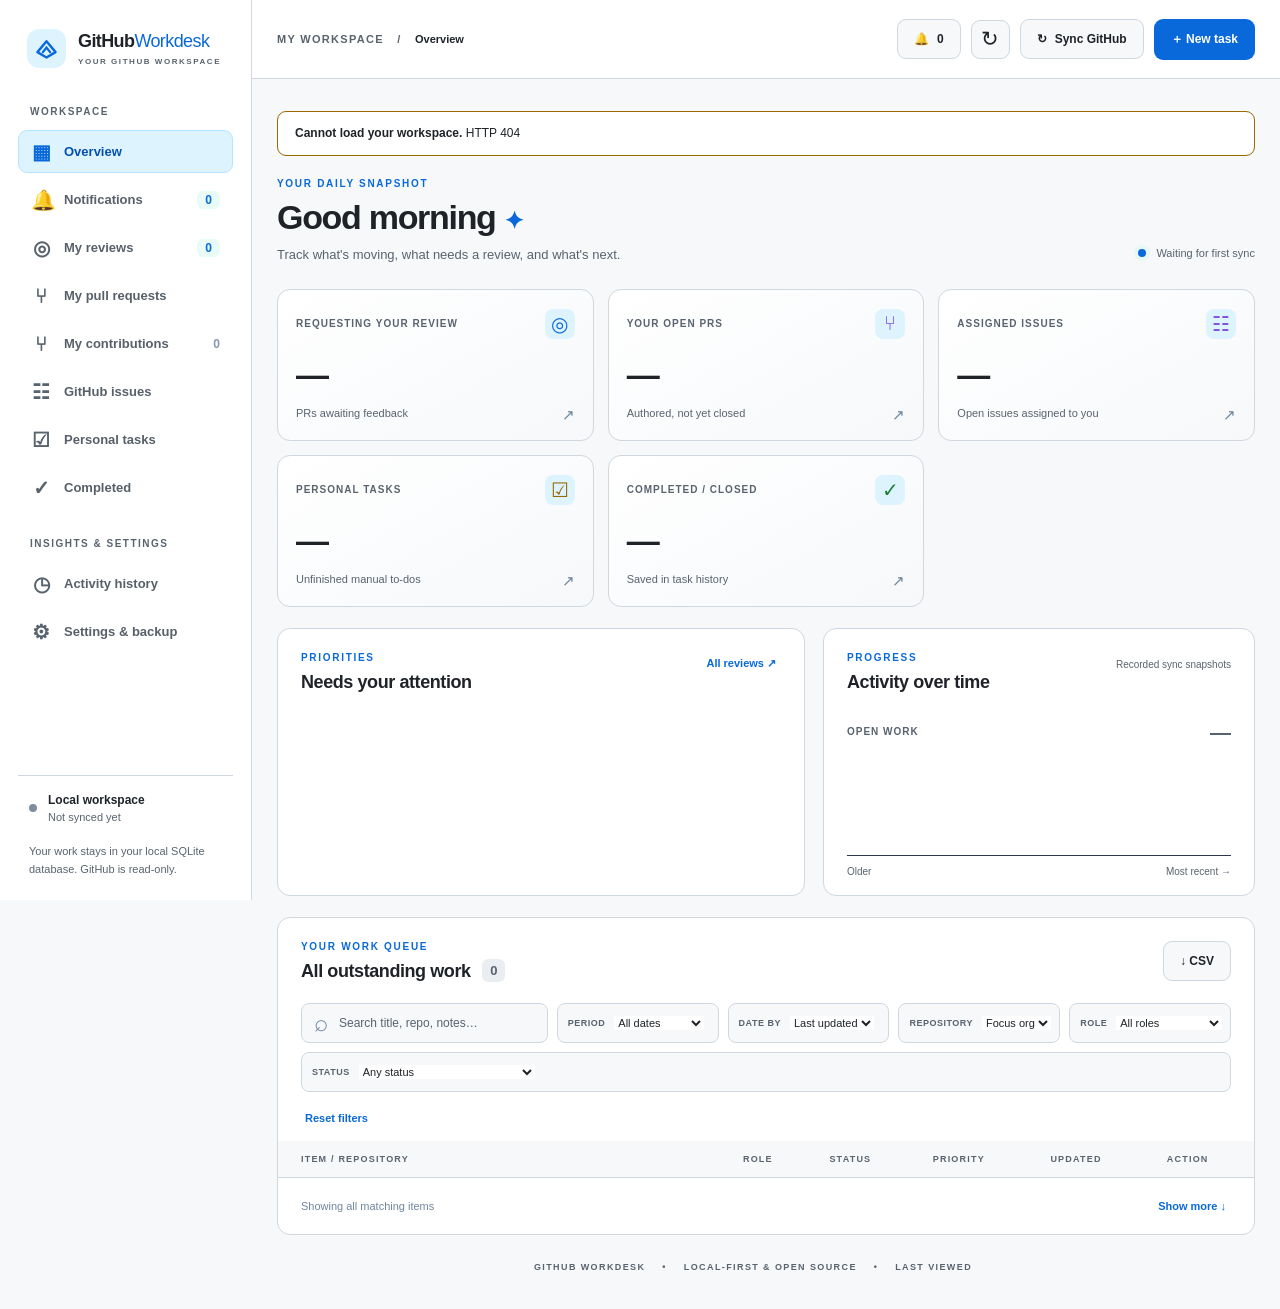
==== commit 43e8b419: "feat: clarify roles, distinguish status colours and save view filters" ====
--- a/static/index.html
+++ b/static/index.html
@@ -62,7 +62,8 @@
           </section>
           <section class="panel tasks-panel" id="tasks-panel">
             <div class="panel-title-row table-heading"><div><div class="eyebrow" id="table-eyebrow">YOUR WORK QUEUE</div><h2 id="table-heading">All outstanding work <span class="result-count" id="result-count">0</span></h2></div><div class="table-tools"><button class="button button-quiet" id="export-csv">↓ CSV</button></div></div>
-            <div class="filters"><label class="filter-search"><span>⌕</span><input id="search-input" type="search" placeholder="Search title, repo, notes…" aria-label="Search tasks"></label><label class="filter-select"><span>PERIOD</span><select id="period-select"><option value="all">All dates</option><option value="7">Last 7 days</option><option value="30">Last 30 days</option><option value="90">Last 90 days</option><option value="365">Last year</option><option value="custom">Custom range</option></select></label><label class="filter-select"><span>DATE BY</span><select id="date-field"><option value="updated_at">Last updated</option><option value="created_at">Created</option><option value="closed_at">Completed</option></select></label><label class="filter-select"><span>REPOSITORY</span><select id="repo-select"><option value="focus">Focus organizations</option><option value="all">All repositories</option></select></label><label class="filter-select"><span>STATUS</span><select id="status-select"><option value="any">Any status</option><option value="open">Outstanding</option><option value="done">Done / closed</option><option value="snoozed">Snoozed</option></select></label></div>
+            <div class="filters"><label class="filter-search"><span>⌕</span><input id="search-input" type="search" maxlength="300" placeholder="Search title, repo, notes…" aria-label="Search tasks"></label><label class="filter-select"><span>PERIOD</span><select id="period-select"><option value="all">All dates</option><option value="7">Last 7 days</option><option value="30">Last 30 days</option><option value="90">Last 90 days</option><option value="365">Last year</option><option value="custom">Custom range</option></select></label><label class="filter-select"><span>DATE BY</span><select id="date-field"><option value="updated_at">Last updated</option><option value="created_at">Created</option><option value="closed_at">Completed</option></select></label><label class="filter-select"><span>REPOSITORY</span><select id="repo-select"><option value="focus">Focus organizations</option><option value="all">All repositories</option></select></label><label class="filter-select"><span>ROLE</span><select id="role-select"><option value="all">All roles</option><option value="author">Author</option><option value="assigned">Assignee</option><option value="review_requested">Review requested</option><option value="reviewer">Reviewed</option><option value="coauthor">Co-author</option><option value="code">Code contributor</option><option value="committer">Committer</option><option value="commenter">Participant</option><option value="personal">Personal</option><option value="review_previous">Previously requested</option><option value="unassigned">Previously assigned</option></select></label><label class="filter-select"><span>STATUS</span><select id="status-select"><optgroup label="Work queue"><option value="any">Any status</option><option value="outstanding">Outstanding</option><option value="finished">Finished / no longer assigned</option><option value="snoozed">Snoozed</option></optgroup><optgroup label="GitHub"><option value="open">Open (not draft)</option><option value="draft">Draft</option><option value="merged">Merged</option><option value="closed_unmerged">Closed without merge</option><option value="closed_issue">Closed issue</option><option value="closed_unknown">Closed · unverified</option></optgroup><optgroup label="Personal tasks"><option value="todo">To do</option><option value="in_progress">In progress</option><option value="blocked">Blocked</option><option value="done">Done</option></optgroup></select></label></div>
+            <div class="filter-tools"><button id="filters-reset" class="text-button">Reset filters</button><span id="filters-save-status" class="filter-save-status" role="status"></span><button id="filters-save-retry" class="text-button hidden">Retry saving</button></div>
             <div class="custom-dates hidden" id="custom-dates"><label>From <input type="date" id="date-from" /></label><label>To <input type="date" id="date-to" /></label><span>Dates are filtered by the “Date by” selection above.</span></div>
             <div class="table-scroller"><table class="work-table"><thead><tr><th class="col-title">ITEM / REPOSITORY</th><th>ROLE</th><th>STATUS</th><th>PRIORITY</th><th>UPDATED</th><th>ACTION</th></tr></thead><tbody id="tasks-body"></tbody></table></div>
             <div class="empty-state hidden" id="empty-state"><div class="empty-glyph">◌</div><h3 id="empty-title">Nothing here yet</h3><p id="empty-message">Sync GitHub or create a personal task to get started.</p><button class="button button-primary" id="empty-new">＋ Add a task</button></div>
@@ -72,7 +73,8 @@
         <section id="contributions-panel" class="panel hidden" aria-labelledby="contributions-title">
           <div class="panel-title-row"><div><div class="eyebrow">WORK YOU HELPED BUILD</div><h2 id="contributions-title">My contributions</h2></div><button class="button button-quiet" id="contribution-settings">Discovery settings</button></div>
           <div class="contribution-tabs" role="group" aria-label="Contribution state"><button id="contribution-active" class="button button-outline" aria-pressed="true">Active <span id="contribution-active-count">0</span></button><button id="contribution-history" class="button button-outline" aria-pressed="false">History <span id="contribution-history-count">0</span></button></div>
-          <div class="contribution-filters"><label>Search<input id="contribution-search" type="search" placeholder="Title, repository, notes or commits…"></label><label>Repository<select id="contribution-repo"><option value="all">All repositories</option></select></label><label>Contribution type<select id="contribution-role"><option value="all">All types</option><option value="author">PR author</option><option value="coauthor">Co-author</option><option value="code">Code contributor</option><option value="committer">Committer</option><option value="reviewer">Reviewer</option><option value="commenter">Discussion</option></select></label><label>Your contribution date<select id="contribution-period"><option value="all">All saved dates</option><option value="7">Last 7 days</option><option value="30">Last 30 days</option><option value="90">Last 90 days</option><option value="365">Last year</option></select></label><label>Sort by<select id="contribution-sort"><option value="activity">Latest activity</option><option value="mine">Your latest contribution</option></select></label></div>
+          <div class="contribution-filters"><label>Search<input id="contribution-search" type="search" maxlength="300" placeholder="Title, repository, notes or commits…"></label><label>Repository<select id="contribution-repo"><option value="all">All repositories</option></select></label><label>Your role<select id="contribution-role"><option value="all">All roles</option><option value="author">PR author</option><option value="coauthor">Co-author</option><option value="code">Code contributor</option><option value="committer">Committer</option><option value="reviewer">Reviewed</option><option value="commenter">Participant</option><option value="assigned">Assignee</option><option value="review_requested">Review requested</option></select></label><label>Status<select id="contribution-status"><option value="any">Any status</option><option value="open">Open (not draft)</option><option value="draft">Draft</option><option value="merged">Merged</option><option value="closed_unmerged">Closed without merge</option><option value="closed_unknown">Closed · unverified</option><option value="committed">Committed</option></select></label><label>Your contribution date<select id="contribution-period"><option value="all">All saved dates</option><option value="7">Last 7 days</option><option value="30">Last 30 days</option><option value="90">Last 90 days</option><option value="365">Last year</option></select></label><label>Sort by<select id="contribution-sort"><option value="activity">Latest activity</option><option value="mine">Your latest contribution</option></select></label></div>
+          <div class="filter-tools"><button id="contribution-filters-reset" class="text-button">Reset filters</button><span id="contribution-filters-save-status" class="filter-save-status" role="status"></span><button id="contribution-filters-save-retry" class="text-button hidden">Retry saving</button></div>
           <label class="contribution-discussion"><input type="checkbox" id="contribution-discussion"> Include discussion participation</label>
           <p class="settings-note" id="contribution-sync-status" role="status"></p><details class="contribution-coverage"><summary id="contribution-coverage-summary">Discovery coverage</summary><div class="settings-note" id="contribution-coverage"></div></details>
           <div id="contributions-list"></div><div class="table-bottom"><span id="contribution-result-count"></span><button class="text-button hidden" id="contribution-more">Show more ↓</button></div>
@@ -87,7 +89,13 @@
         <section id="history-panel" class="panel hidden"><div class="panel-title-row"><div><div class="eyebrow">AUDIT TRAIL</div><h2>Activity history</h2></div><span class="muted-small">New work, changes, and completions are timestamped</span></div><div id="events-list"></div></section>
         <section id="settings-panel" class="settings-layout hidden">
           <div class="panel settings-card"><div class="eyebrow">GITHUB CONNECTION</div><h2>Sync preferences</h2><p id="auth-description">Sync reads your GitHub activity and never writes back to GitHub. Authentication is handled locally through <code>gh auth login</code> or a token in your environment.</p><form id="settings-form"><label>GitHub username (optional — detected automatically)<input type="text" id="settings-username" placeholder="Use authenticated GitHub account" /></label><label>Optional focus organizations (comma-separated)<input type="text" id="settings-orgs" /></label><label>Closed-item history window<select id="settings-lookback"><option value="90">90 days</option><option value="180">180 days</option><option value="365">1 year</option><option value="730">2 years</option><option value="1825">5 years</option></select></label><button type="submit" class="button button-primary">Save settings</button></form><div class="settings-note" id="auth-hint"></div></div>
-          <div class="settings-side"><div id="phone-settings" class="panel settings-card hidden"><div class="eyebrow">YOUR DEVICES</div><h2>Workdesk everywhere</h2>
+          <div class="settings-side"><div id="private-phone-settings" class="panel settings-card hidden"><div class="eyebrow">YOUR IPHONE</div><h2>Connect to your Mac</h2>
+<p id="private-phone-description">Open the same Workdesk on your iPhone. Tasks, notes and settings stay saved on your Mac. Keep the Mac awake, connected and running Workdesk.</p>
+<div id="private-phone-setup"><ol class="phone-steps"><li>Install <a href="https://tailscale.com/download/mac" target="_blank" rel="noopener noreferrer">Tailscale on your Mac</a> and <a href="https://tailscale.com/download/ios" target="_blank" rel="noopener noreferrer">iPhone</a>. Sign in to the same Tailscale account and connect both devices.</li><li>Enable <strong>MagicDNS</strong> and <strong>HTTPS Certificates</strong> in <a href="https://login.tailscale.com/admin/dns" target="_blank" rel="noopener noreferrer">Tailscale DNS settings</a>.</li><li>Select <strong>Enable iPhone access</strong> below.</li></ol><p class="settings-note">Tailscale provides the private connection; it does not host your Workdesk database. Its free Personal plan is for non-commercial personal use. <a href="https://tailscale.com/pricing" target="_blank" rel="noopener noreferrer">Check plan eligibility</a>.</p></div>
+<p id="private-phone-status" class="settings-note" role="status">Checking setup…</p>
+<div id="private-phone-address-row" class="hidden"><label>Your private address<input id="private-phone-address" type="text" readonly spellcheck="false"></label><button id="private-phone-copy" class="button button-outline">Copy address</button><p>Open this address in Safari on your iPhone. Choose <strong>Share → Add to Home Screen</strong>, then open the Workdesk icon.</p></div>
+<div id="private-phone-controls" class="button-row"><button id="private-phone-enable" class="button button-primary">Enable iPhone access</button><button id="private-phone-check" class="button button-outline">Check connection</button><button id="private-phone-disable" class="button button-quiet hidden">Turn off iPhone access</button></div>
+<p class="settings-note">Your inbox updates while Workdesk is open on your phone. This connection does not enable iPhone alerts while the app is closed. Mac alerts keep their current settings.</p></div><div id="phone-settings" class="panel settings-card hidden"><div class="eyebrow">YOUR DEVICES</div><h2>Workdesk everywhere</h2>
 <p id="install-help">On iPhone, open this site in Safari and choose <strong>Share → Add to Home Screen</strong>. Open the Workdesk icon to enable alerts. On Mac, use Safari’s <strong>File → Add to Dock</strong>.</p>
 <p id="push-device-status" role="status">Checking this device…</p><div class="button-row"><button id="push-enable" class="button button-primary">Enable device notifications</button><button id="push-disable" class="button button-quiet" disabled>Turn off on this device</button></div>
 <p id="push-server-status" class="settings-note" role="status"></p><p id="cloud-sync-note" class="settings-note"></p>
@@ -105,7 +113,7 @@
             <div class="button-row"><button class="button button-outline" id="notification-browser-permission">Allow browser alerts</button><button class="button button-outline" id="notification-background-install">Enable background checks</button><button class="button button-quiet" id="notification-background-remove">Remove background checks</button></div>
             <p class="settings-note" id="notification-delivery-note"></p>
             <p class="settings-note" id="notification-local-note">GitHub may require a longer interval. On macOS, allow notifications from Script Editor / osascript in System Settings. Background checks use your <code>gh auth login</code> credentials.</p>
-          </div><div class="panel settings-card"><div class="eyebrow">APPEARANCE</div><h2>Theme</h2><p>Choose a familiar developer palette. Your preference is saved in this browser and works without GitHub access.</p><label>Colour theme<select id="theme-select"><option value="system">Follow system</option><option value="github-light">GitHub Light</option><option value="github-dark">GitHub Dark</option><option value="linear-dark">Linear-inspired Dark</option><option value="catppuccin-mocha">Catppuccin Mocha</option><option value="nord">Nord</option><option value="dracula">Dracula</option></select></label><div class="theme-swatches" aria-hidden="true"><span></span><span></span><span></span><span></span></div></div><div class="panel settings-card" id="local-reminder-card"><div class="eyebrow">AUTOMATION</div><h2>Daily reminder</h2><p>On macOS, a LaunchAgent can refresh your work every day and show a system notification, even if this webpage isn't open (while logged in).</p><label>Daily time (your computer's timezone)<input type="time" id="reminder-time" value="09:00" /></label><div class="button-row"><button class="button button-primary" id="reminder-install">Enable daily sync</button><button class="button button-quiet" id="reminder-remove">Disable</button></div><div class="settings-note" id="reminder-status"></div></div><div class="panel settings-card"><div class="eyebrow" id="backup-eyebrow">LOCAL DATA</div><h2>Export &amp; backup</h2><p id="backup-description">Tasks, GitHub snapshots, notes, and historical events are stored in SQLite. Export anytime; no application data is sent to a Workdesk server.</p><div class="backup-path" id="database-path"></div><div class="button-row"><a class="button button-outline" href="/api/backup" download>↓ SQLite backup</a><a class="button button-quiet" href="/api/export" download>↓ JSON export</a></div></div></div>
+          </div><div class="panel settings-card"><div class="eyebrow">APPEARANCE</div><h2>Theme</h2><p>Choose a familiar developer palette. Your preference is saved with your Workdesk data and included in backups.</p><label>Colour theme<select id="theme-select"><option value="system">Follow system</option><option value="github-light">GitHub Light</option><option value="github-dark">GitHub Dark</option><option value="linear-dark">Linear-inspired Dark</option><option value="catppuccin-mocha">Catppuccin Mocha</option><option value="nord">Nord</option><option value="dracula">Dracula</option></select></label><div class="theme-swatches" aria-hidden="true"><span></span><span></span><span></span><span></span></div></div><div class="panel settings-card" id="local-reminder-card"><div class="eyebrow">AUTOMATION</div><h2>Daily reminder</h2><p>On macOS, a LaunchAgent can refresh your work every day and show a system notification, even if this webpage isn't open (while logged in).</p><label>Daily time (your computer's timezone)<input type="time" id="reminder-time" value="09:00" /></label><div class="button-row"><button class="button button-primary" id="reminder-install">Enable daily sync</button><button class="button button-quiet" id="reminder-remove">Disable</button></div><div class="settings-note" id="reminder-status"></div></div><div class="panel settings-card"><div class="eyebrow" id="backup-eyebrow">LOCAL DATA</div><h2 id="backup-heading">Saved on this computer</h2><p id="backup-description">Tasks, GitHub snapshots, notes, and historical events are stored in SQLite. Export anytime; no application data is sent to a Workdesk server.</p><div class="backup-path" id="database-path"></div><div id="local-save-controls"><div class="button-row"><button class="button button-primary" id="local-backup-button">Save backup on this computer</button><button class="button button-outline" id="local-folder-button">Open data folder</button></div><p class="settings-note" id="local-backup-status" role="status"></p><p class="settings-note">Automatic backups run once a day while Workdesk or its background checks run. The latest 7 automatic copies are kept; manual copies are kept until you delete them.</p><div class="backup-path" id="local-backup-directory"></div><p class="settings-note">Backups include the whole Workdesk database, including notes and saved settings. Unfinished edits, GitHub credentials and macOS background schedules are not included.</p></div><div class="button-row"><a class="button button-outline" href="/api/backup" download>↓ SQLite backup</a><a class="button button-quiet" href="/api/export" download>↓ JSON export</a></div></div></div>
         </section>
         <footer class="footer">GITHUB WORKDESK <span>•</span> LOCAL-FIRST & OPEN SOURCE <span>•</span> LAST VIEWED <span id="footer-date"></span></footer>
       </div>
@@ -114,8 +122,12 @@
   <div class="modal-backdrop hidden" id="modal-backdrop" role="presentation"><section class="modal" role="dialog" aria-modal="true" aria-labelledby="modal-title"><div class="modal-top"><div><div class="eyebrow" id="modal-eyebrow">PERSONAL TASK</div><h2 id="modal-title">Create a new task</h2></div><button class="modal-close" id="modal-close" aria-label="Close">×</button></div><form id="task-form"><input type="hidden" id="task-id"><div class="form-grid"><label class="wide" id="title-wrapper">Task title *<input id="task-title" type="text" maxlength="300" required placeholder="e.g. Review API changes" /></label><label class="wide" id="description-wrapper">Description<textarea id="task-description" rows="3" placeholder="Context, acceptance criteria, next steps…"></textarea></label><label id="status-wrapper">Status<select id="task-status"><option value="todo">To do</option><option value="in_progress">In progress</option><option value="blocked">Blocked</option><option value="done">Done</option></select></label><label>Priority<select id="task-priority"><option value="1">High</option><option value="2">Medium</option><option value="3">Low</option></select></label><label>Due date<input type="date" id="task-due" /></label><label class="wide" id="repo-wrapper">Project / repository<input type="text" id="task-repo" placeholder="example-org / side project" /></label><label class="wide" id="url-wrapper">Related URL<input type="url" id="task-url" placeholder="https://github.com/..." /></label><label class="wide">Private notes<textarea id="task-notes" rows="3" placeholder="Your own reminders; never sent to GitHub"></textarea></label></div><div class="modal-actions"><button type="button" id="task-delete" class="button button-danger hidden">Delete task</button><div class="modal-spacer"></div><button type="button" class="button button-quiet" id="task-cancel">Cancel</button><button type="submit" class="button button-primary" id="task-submit">Save task</button></div></form></section></div>
   <div id="toast-stack" class="toast-stack" aria-live="polite"></div>
   <script src="/static/sync-status.js" defer></script>
+  <script src="/static/work-items.js" defer></script>
+  <script src="/static/view-filters.js" defer></script>
   <script src="/static/contributions.js" defer></script>
   <script src="/static/mobile.js" defer></script>
+  <script src="/static/local-data.js" defer></script>
+  <script src="/static/phone-access.js" defer></script>
   <script src="/static/app.js" defer></script>
 </body>
 </html>
--- a/static/styles.css
+++ b/static/styles.css
@@ -172,3 +172,53 @@
 .sync-diagnostic-errors p,.sync-diagnostic-notes p{color:var(--sub);font-size:11px;line-height:1.6;margin:9px 0}
 .sync-banner-actions{display:flex;flex-wrap:wrap;gap:18px;margin-top:12px}
 .sync-banner-actions button:disabled{opacity:.5;cursor:wait}
+
+#local-save-controls .button-row{margin:16px 0 10px}#local-backup-status.backup-error{color:var(--amber)}
+
+/* Status colours stay semantic across themes; role chips remain quieter. */
+:root {
+  --status-green-bg:#17382b; --status-green-fg:#9af0bd;
+  --status-purple-bg:#33254d; --status-purple-fg:#e2c5ff;
+  --status-red-bg:#45242a; --status-red-fg:#ffb4b4;
+  --status-blue-bg:#1b3451; --status-blue-fg:#b3d9ff;
+  --status-grey-bg:#2c333e; --status-grey-fg:#d9e1eb;
+  --status-amber-bg:#42331b; --status-amber-fg:#ffe08b;
+}
+html[data-theme="github-light"] {
+  --status-green-bg:#dafbe1; --status-green-fg:#116329;
+  --status-purple-bg:#f0e7ff; --status-purple-fg:#6520a3;
+  --status-red-bg:#ffebe9; --status-red-fg:#a40e26;
+  --status-blue-bg:#ddf4ff; --status-blue-fg:#0550ae;
+  --status-grey-bg:#eaeef2; --status-grey-fg:#424a53;
+  --status-amber-bg:#fff1c2; --status-amber-fg:#744500;
+}
+.role-badges,.status-badges {display:flex;flex-wrap:wrap;align-items:center;gap:6px;max-width:285px}
+.work-table td:nth-child(2),.work-table td:nth-child(3) {white-space:normal}
+html[data-theme] .small-badge.status-badge,
+html[data-theme] .small-badge.attention-badge,
+html[data-theme] .small-badge.role-requested {
+  background:var(--pill-bg,var(--status-grey-bg));color:var(--pill-fg,var(--status-grey-fg));
+  border:1px solid currentColor;display:inline-flex;align-items:center;gap:6px;
+  font-size:11px;line-height:1.45;padding:4px 8px;font-weight:700;white-space:normal;
+}
+.status-open,.status-done,.attention-approved {--pill-bg:var(--status-green-bg);--pill-fg:var(--status-green-fg)}
+.status-merged {--pill-bg:var(--status-purple-bg);--pill-fg:var(--status-purple-fg)}
+.status-closed,.status-blocked,.attention-changes {--pill-bg:var(--status-red-bg);--pill-fg:var(--status-red-fg)}
+.status-progress,.status-committed {--pill-bg:var(--status-blue-bg);--pill-fg:var(--status-blue-fg)}
+.attention-review,.role-requested {--pill-bg:var(--status-amber-bg);--pill-fg:var(--status-amber-fg)}
+html[data-theme] .small-badge.status-unknown {border-style:dashed}
+html[data-theme] .small-badge.role-badge {white-space:normal;line-height:1.45;padding:4px 8px;font-size:11px}
+.filter-tools {display:flex;align-items:center;flex-wrap:wrap;gap:12px;padding:0 22px 12px}
+#contributions-panel .filter-tools {padding:10px 0 0}
+.filter-save-status {font-size:11px;color:var(--sub)}
+.filters {flex-wrap:wrap}
+.filters .filter-search {flex:1 1 230px;min-width:180px}
+.filters .filter-select {flex:1 1 145px;min-width:140px;max-width:100%}
+.filters .filter-select select {max-width:100%;min-width:0}
+@media(max-width:700px) {
+  .filters .filter-select {flex:1 1 calc(50% - 12px);min-width:0}
+  .filters .filter-search {flex-basis:100%;min-width:0}
+  .filters .filter-select select {width:100%}
+  .role-badges,.status-badges {max-width:100%}
+  .filter-tools {padding-left:16px;padding-right:16px}
+}
--- a/static/mobile.css
+++ b/static/mobile.css
@@ -24,3 +24,8 @@
   .modal{width:calc(100vw - 20px);max-height:calc(100dvh - 24px);overflow-y:auto}.form-grid{grid-template-columns:1fr}.modal-actions .button{min-height:44px}
   .contribution-card{overflow-wrap:anywhere}.button,.nav-item,.row-action{touch-action:manipulation}
 }
+
+.phone-steps {padding-left: 1.3rem; line-height: 1.65;}
+.phone-steps li {margin-bottom: .65rem;}
+#private-phone-address {width: 100%; min-width: 0; font-size: .85rem;}
+#private-phone-status {overflow-wrap: anywhere;}
